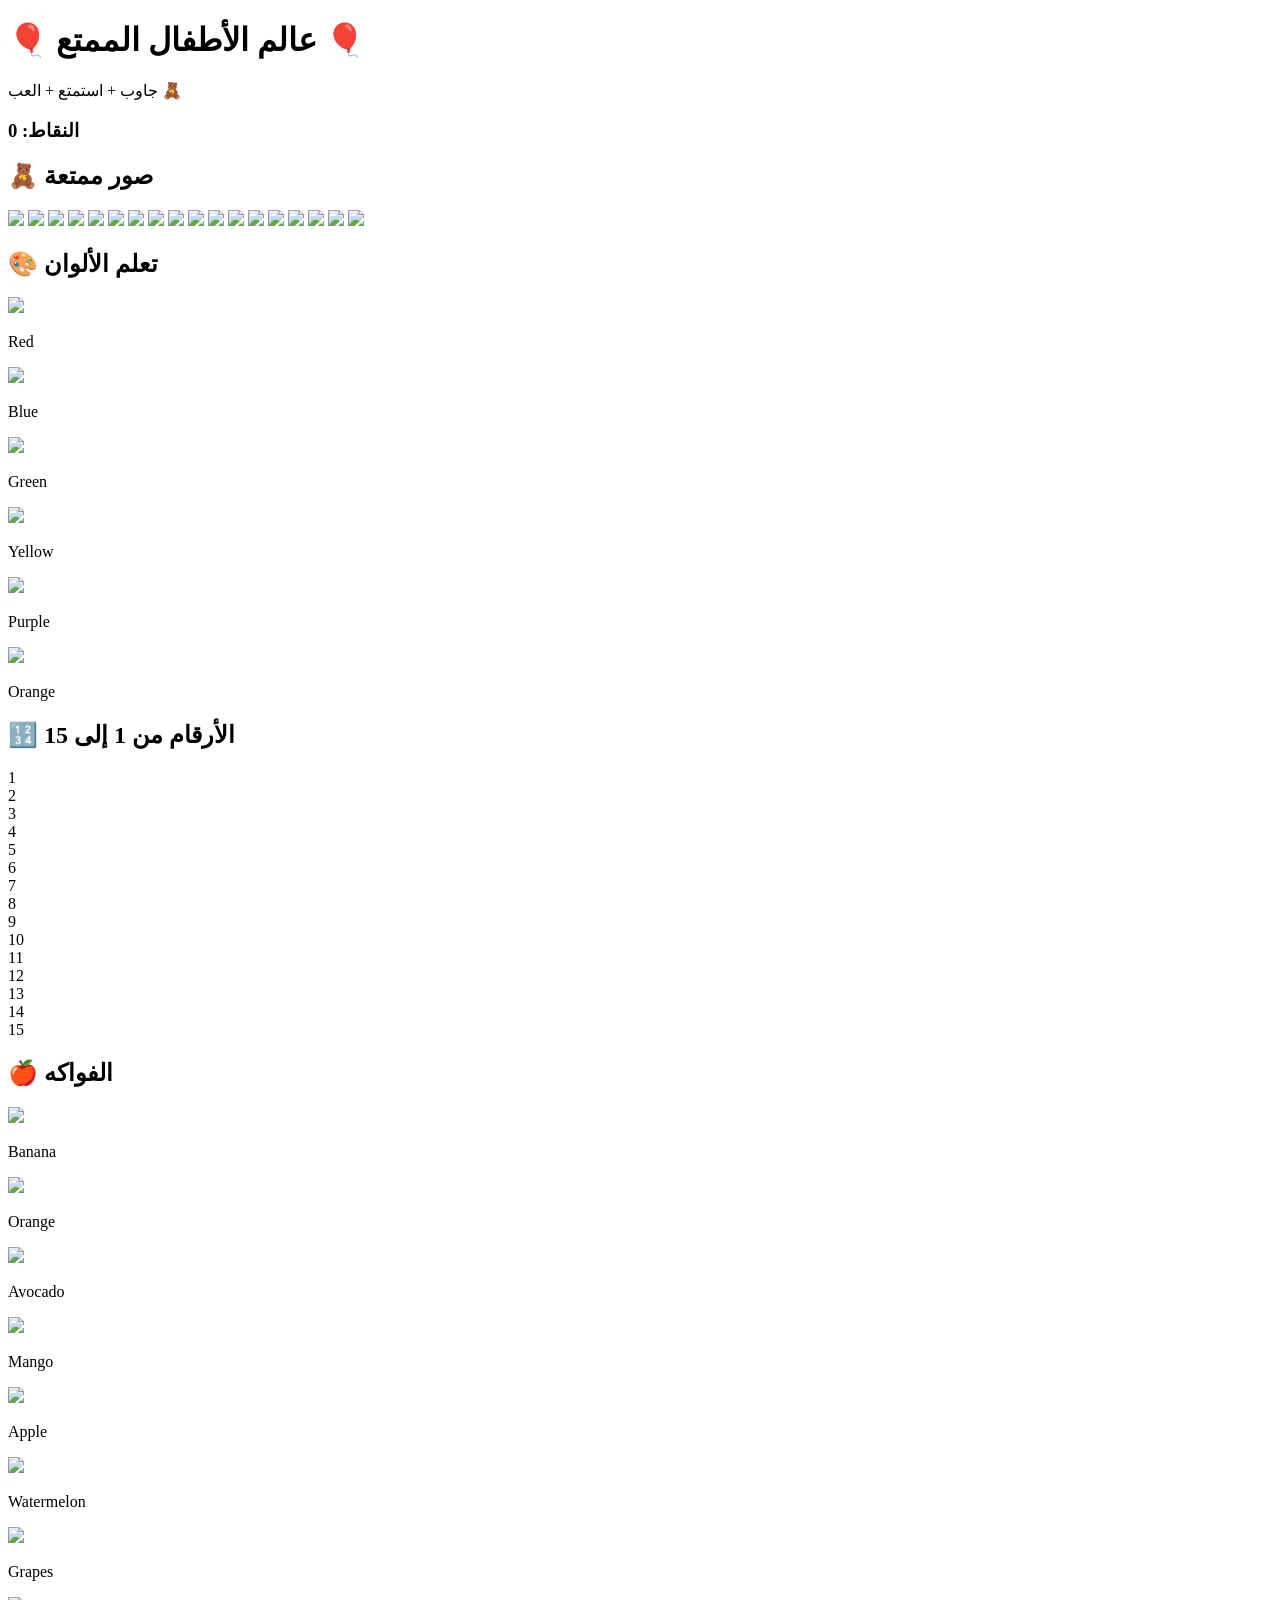
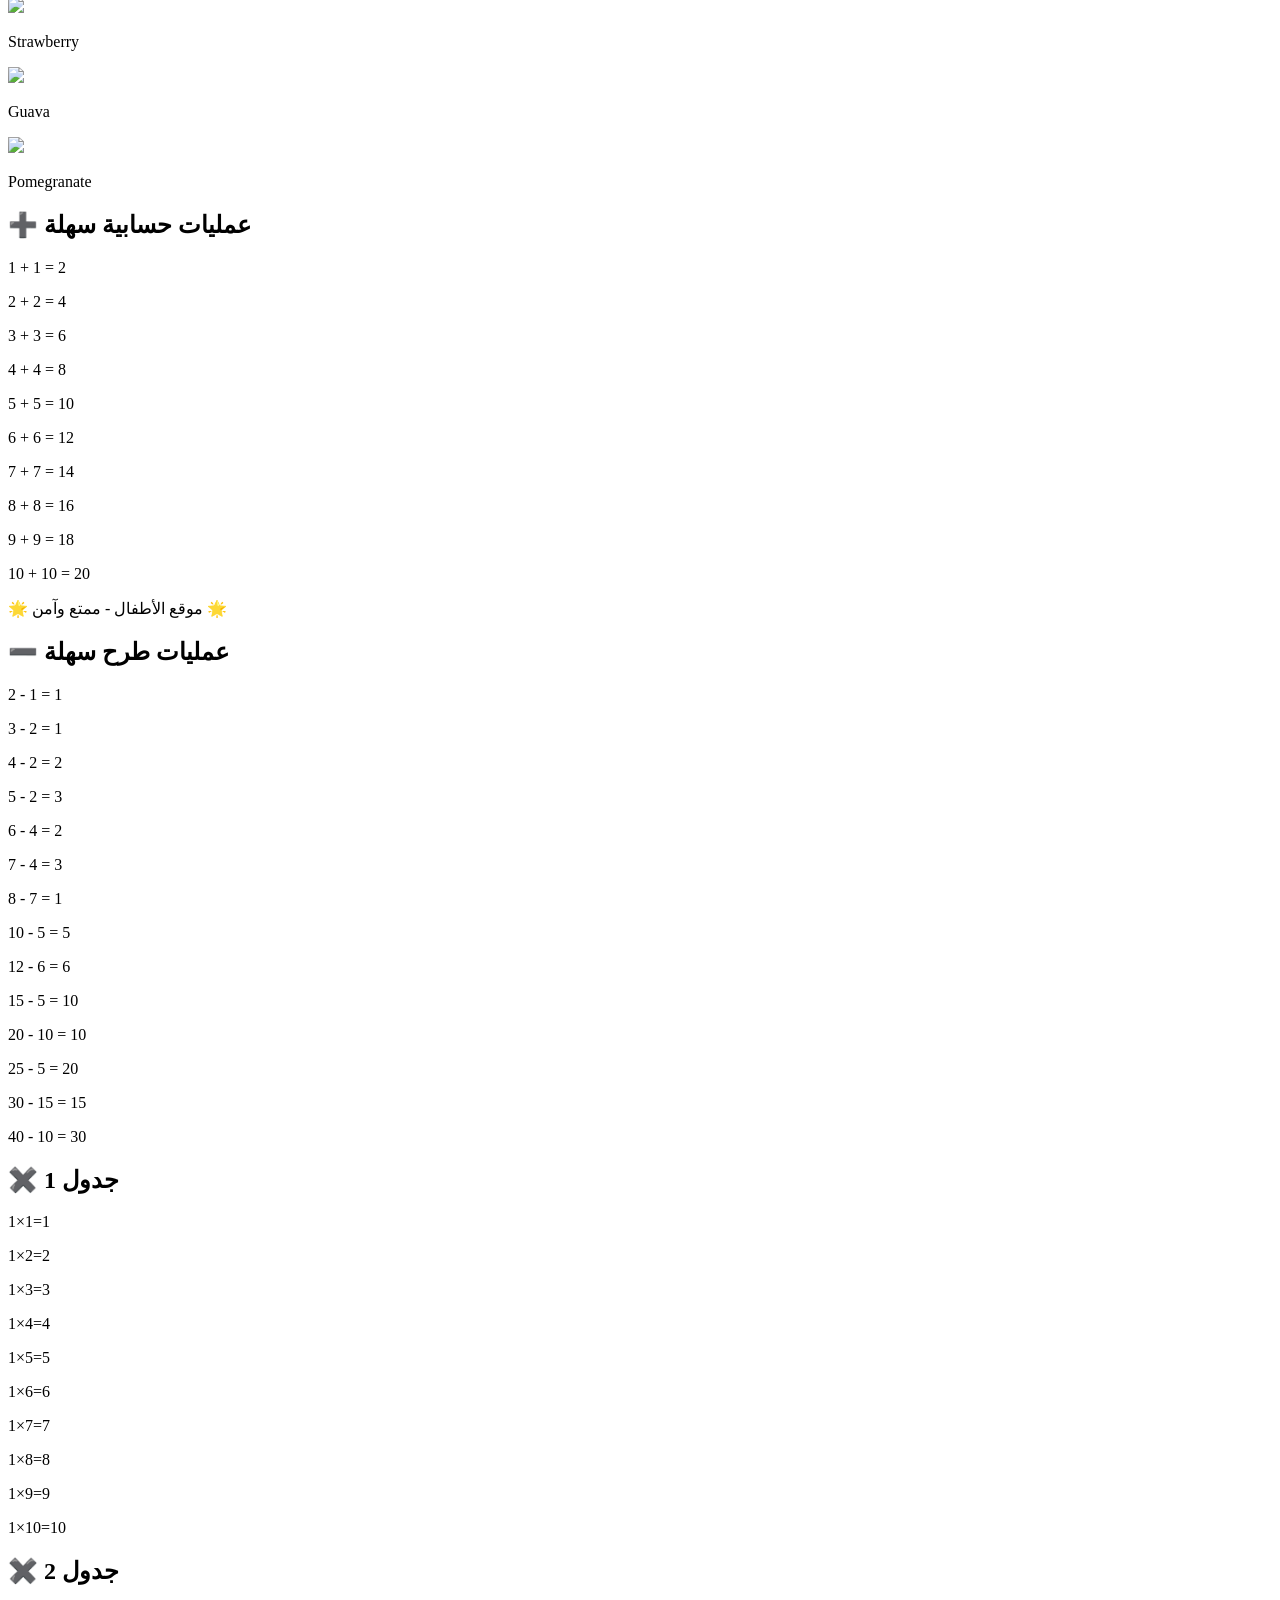
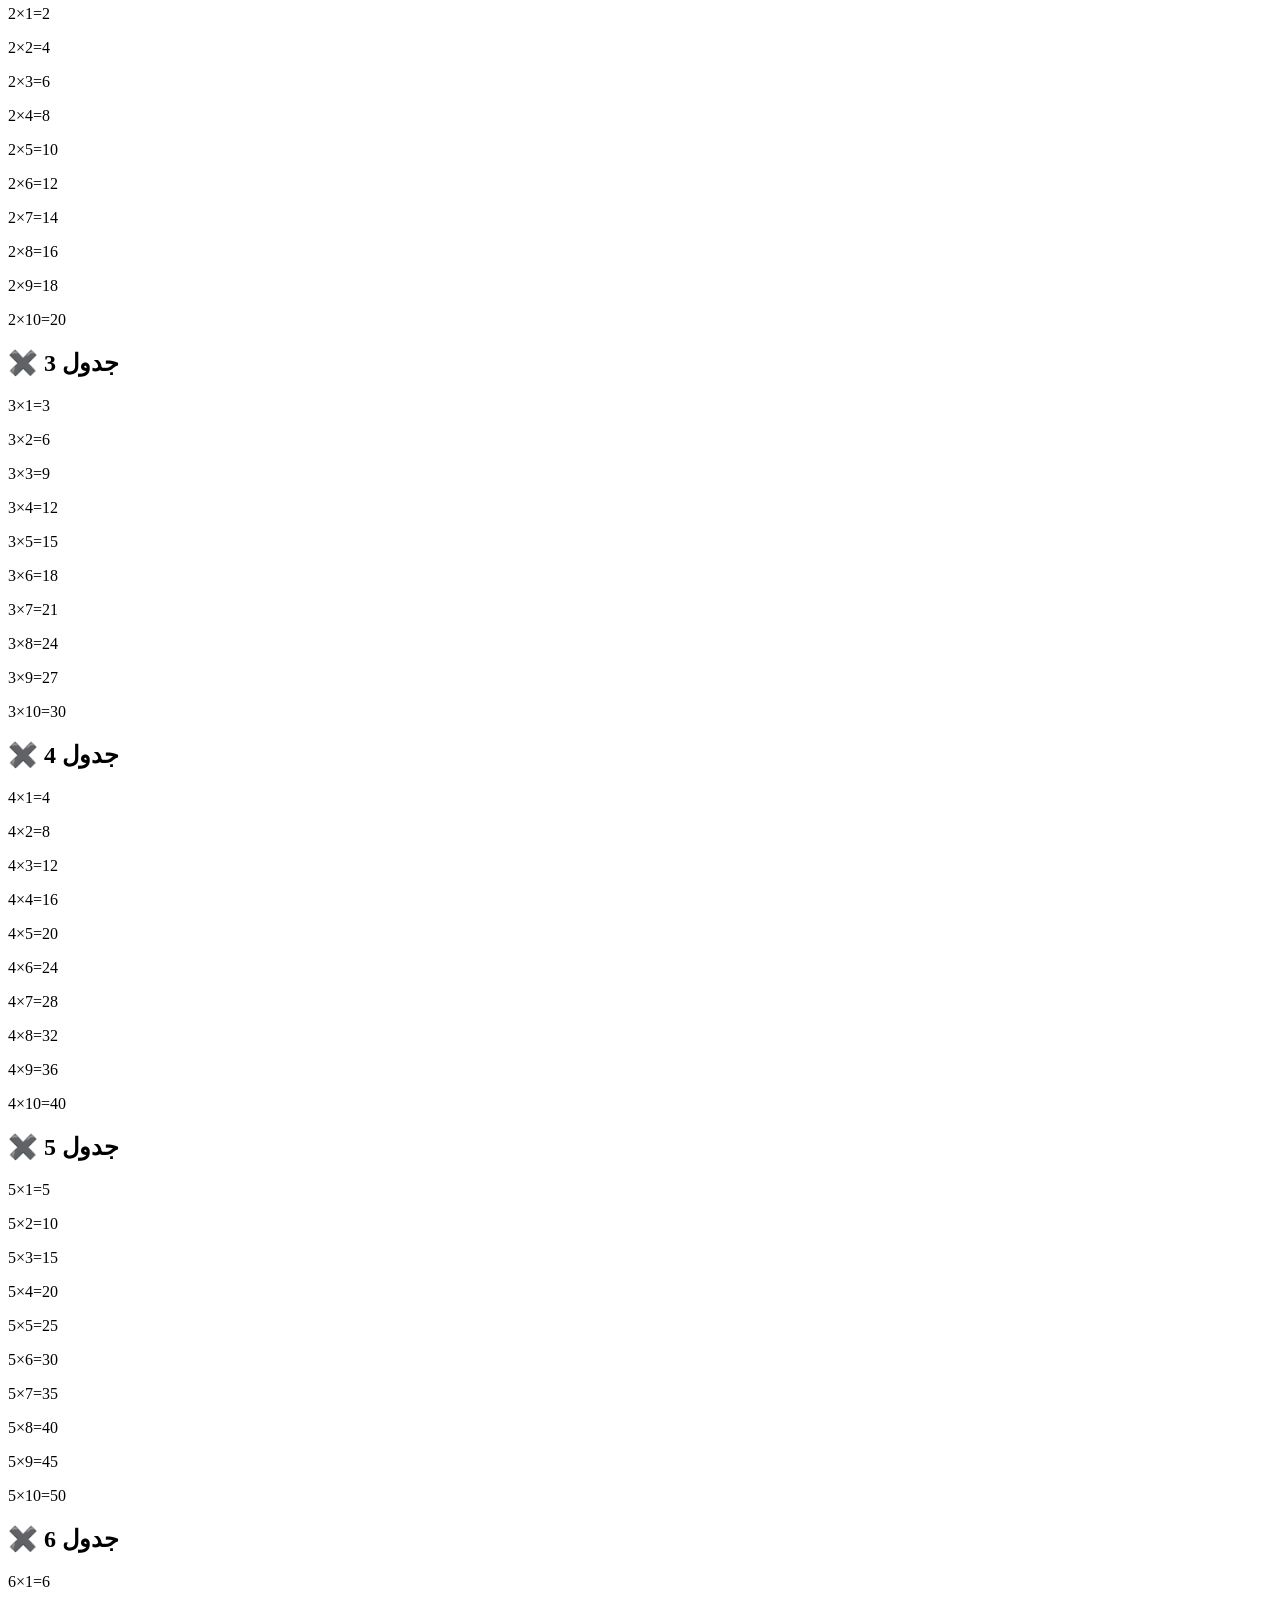
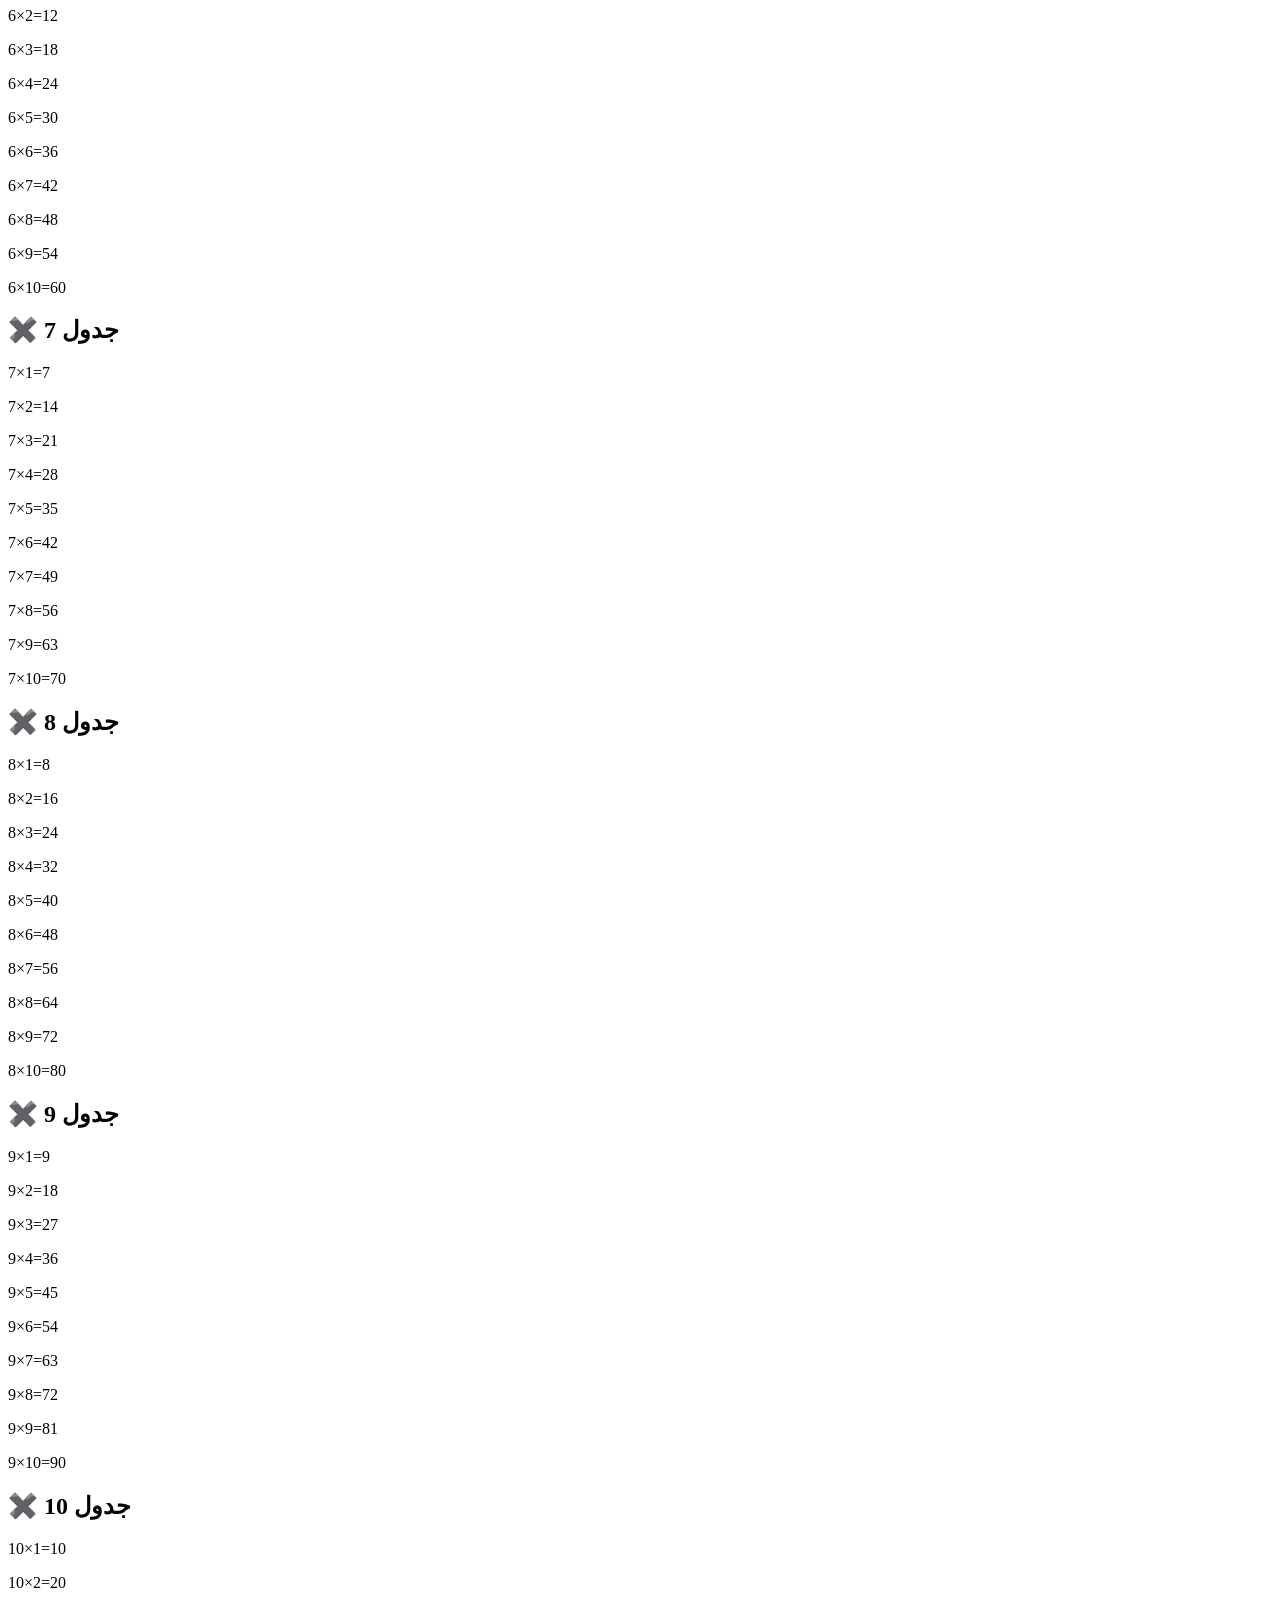
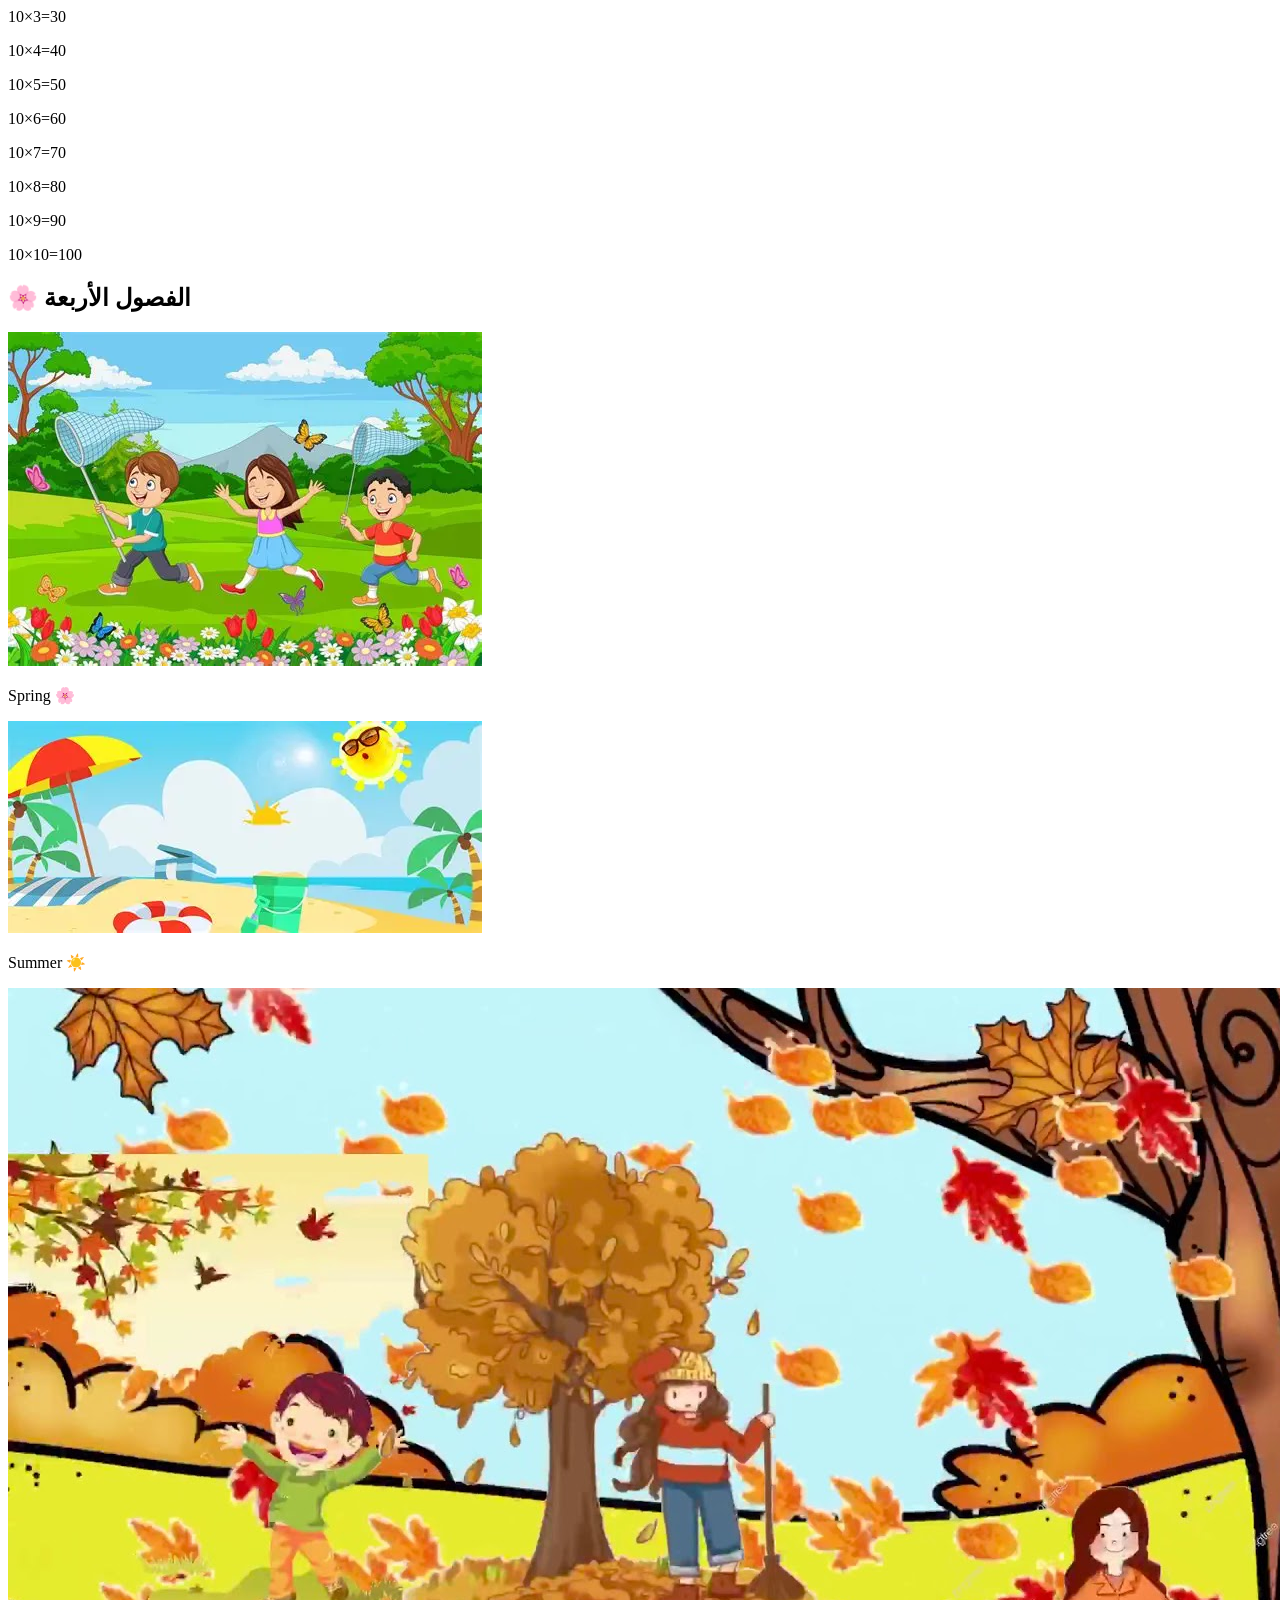
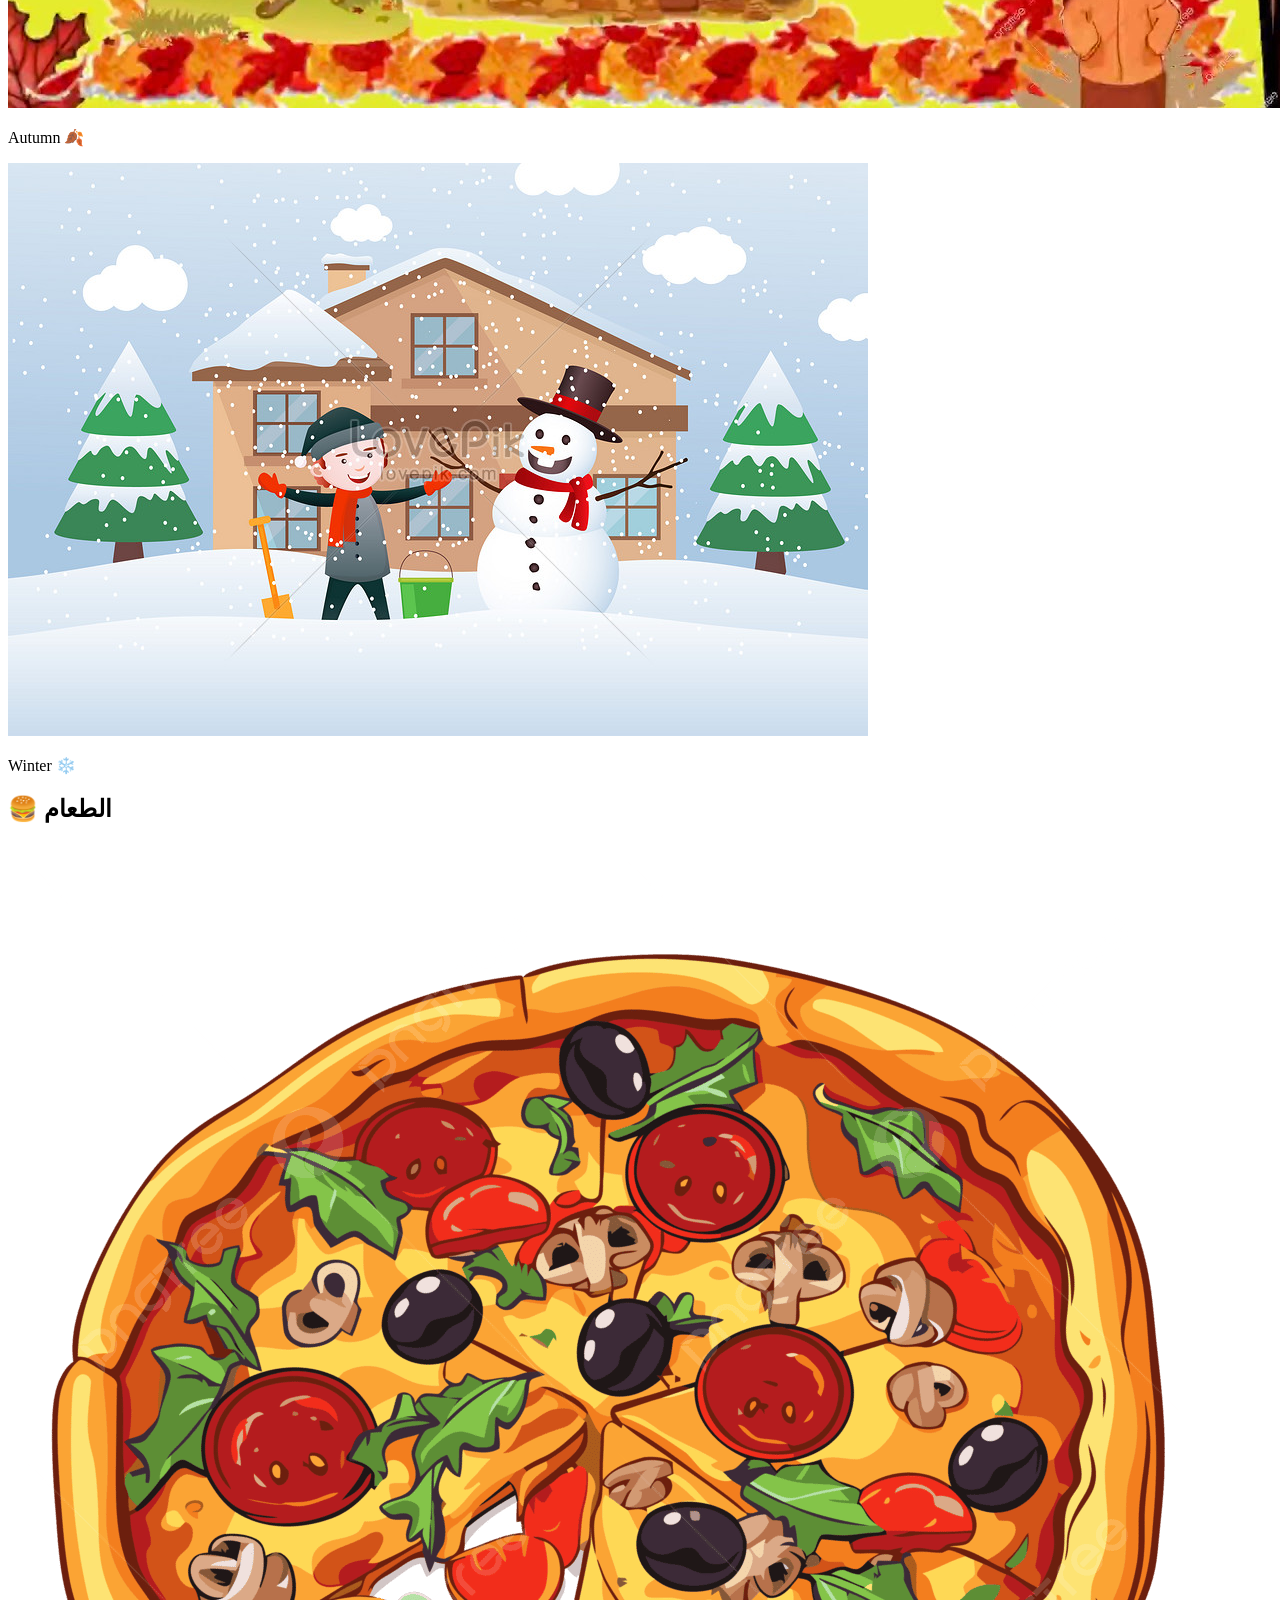
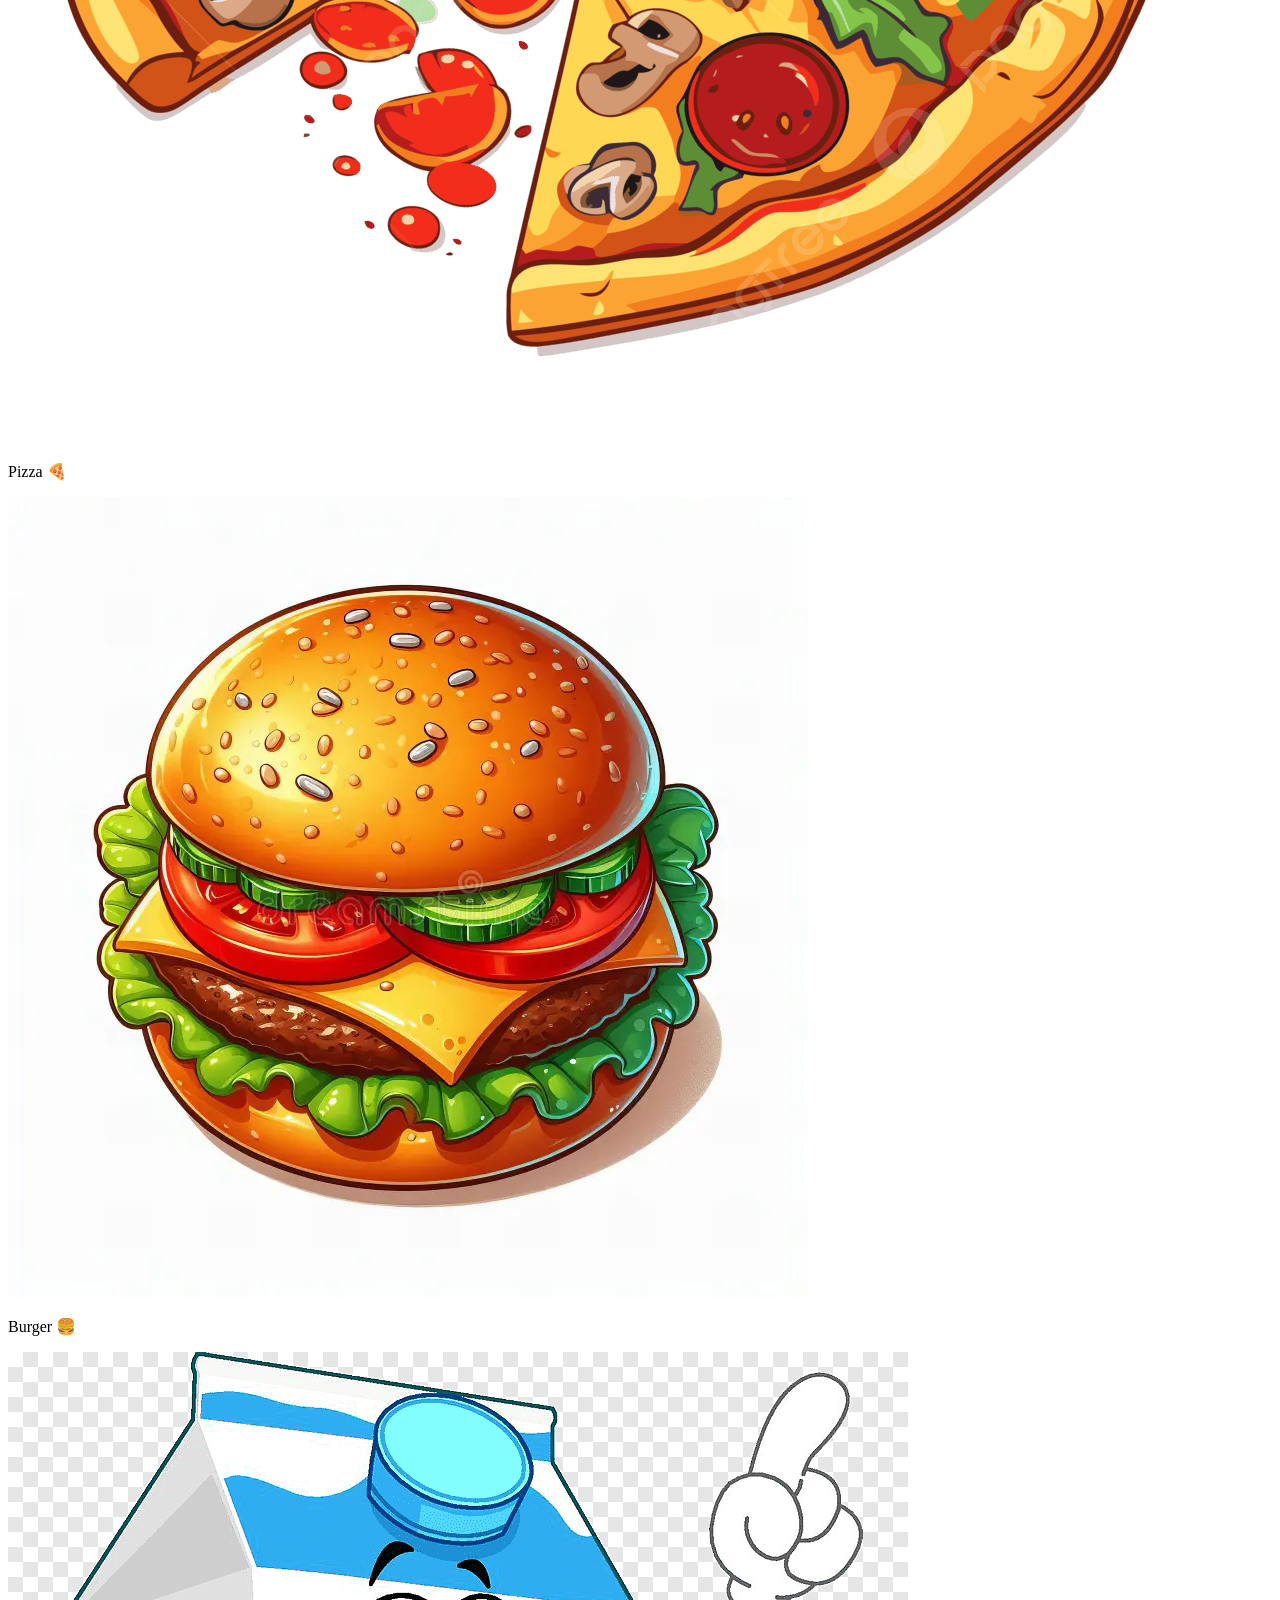
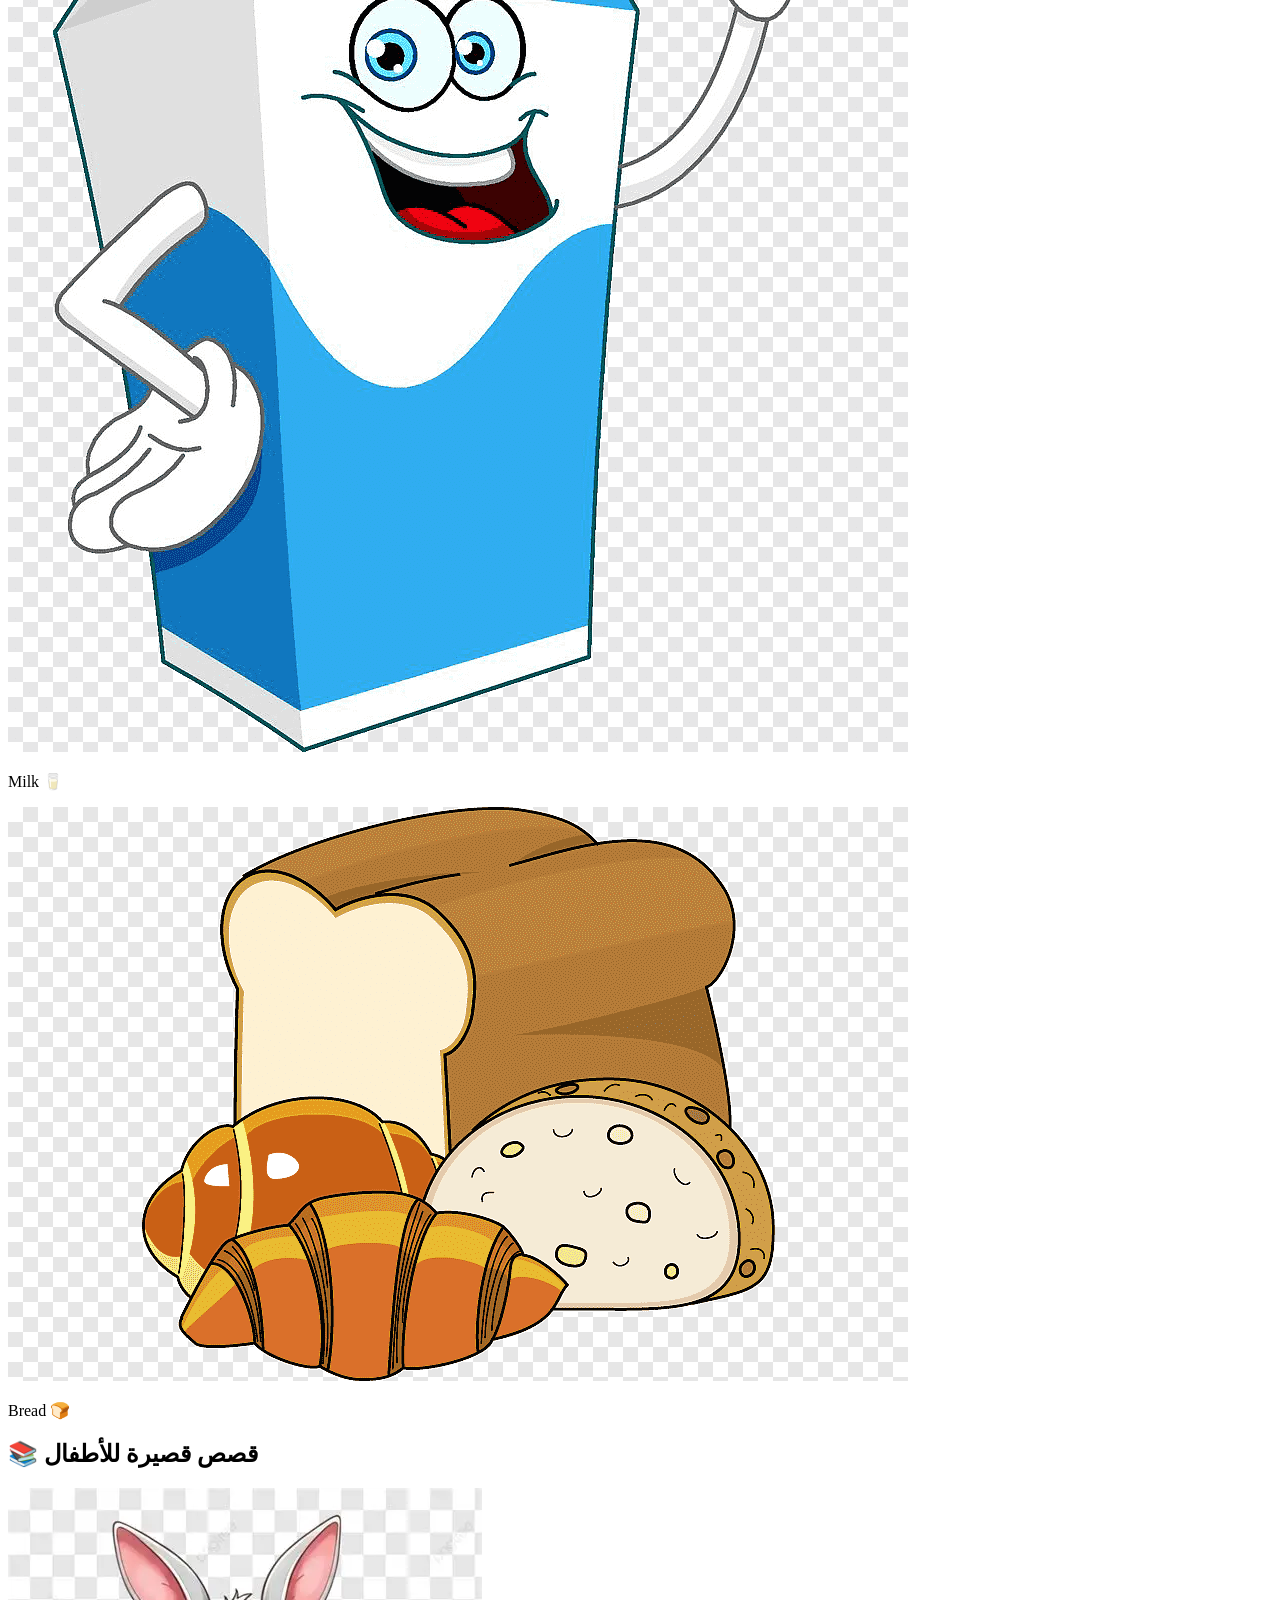
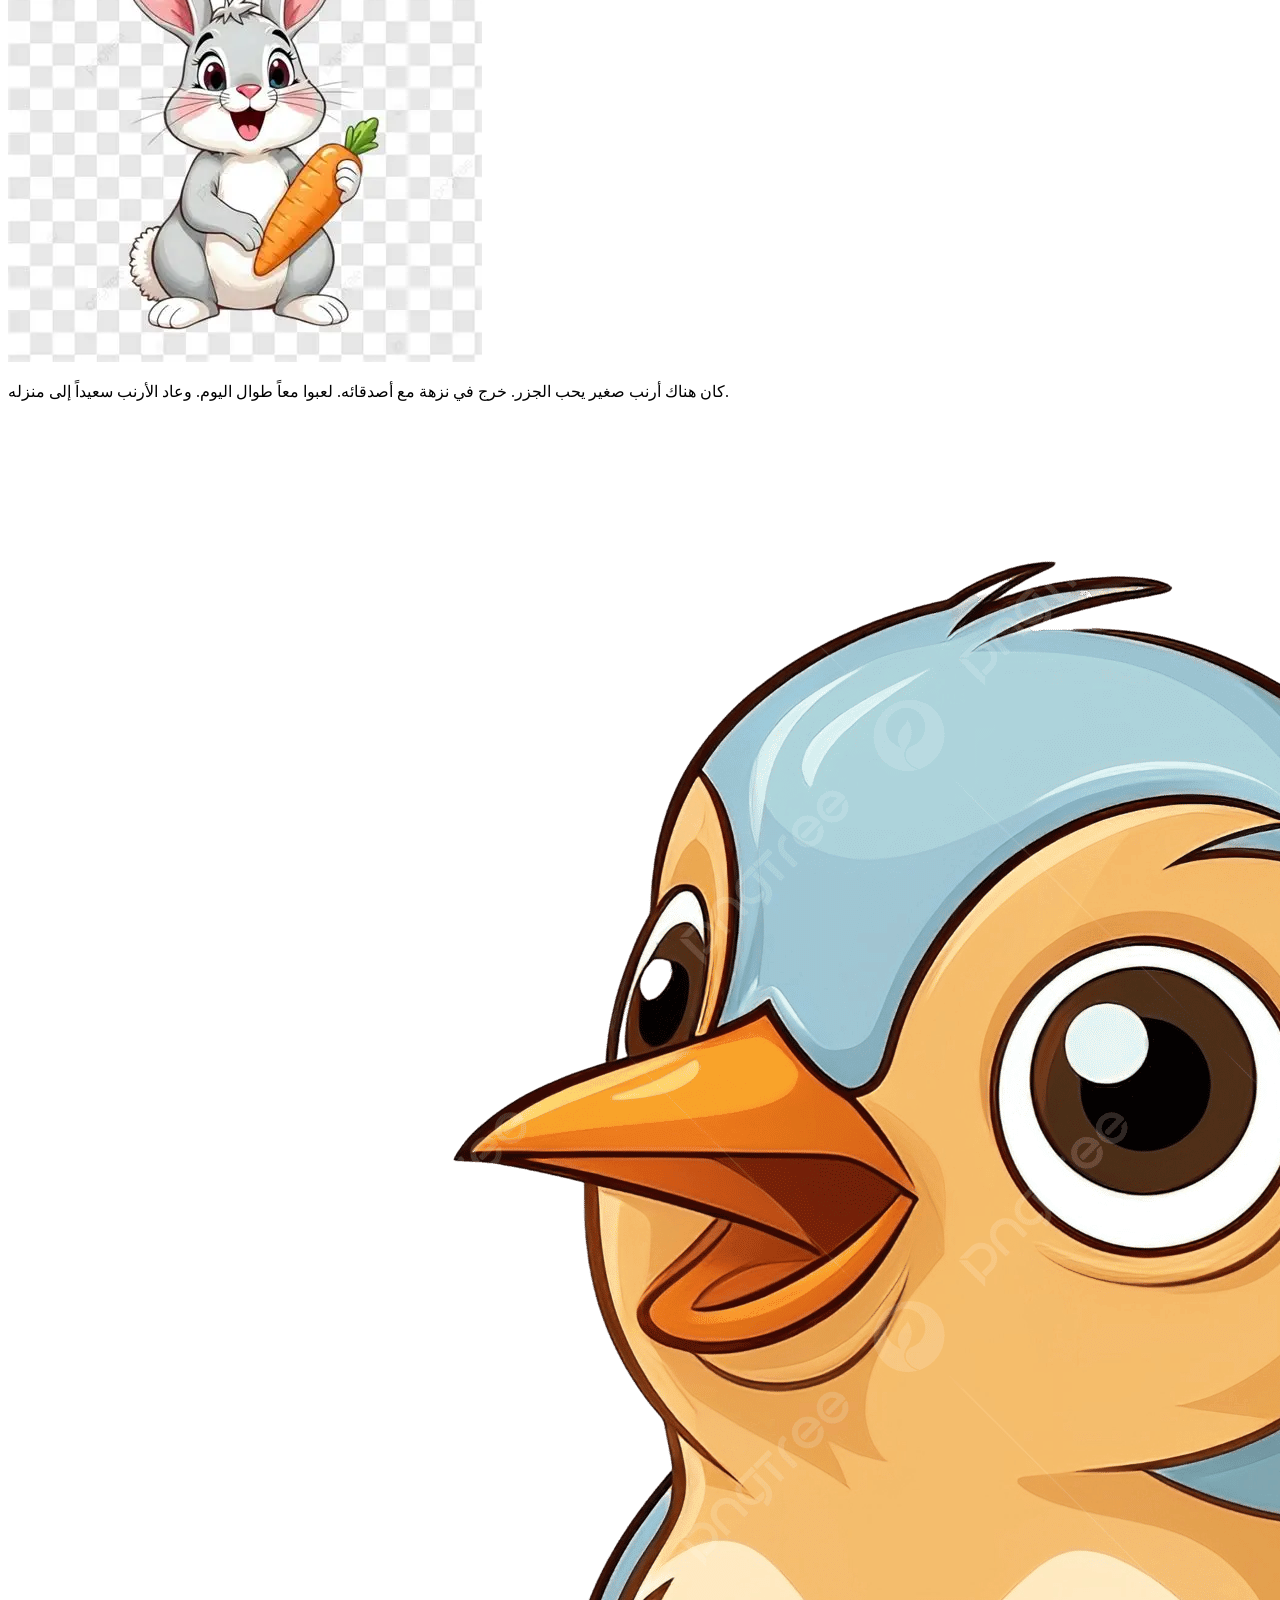
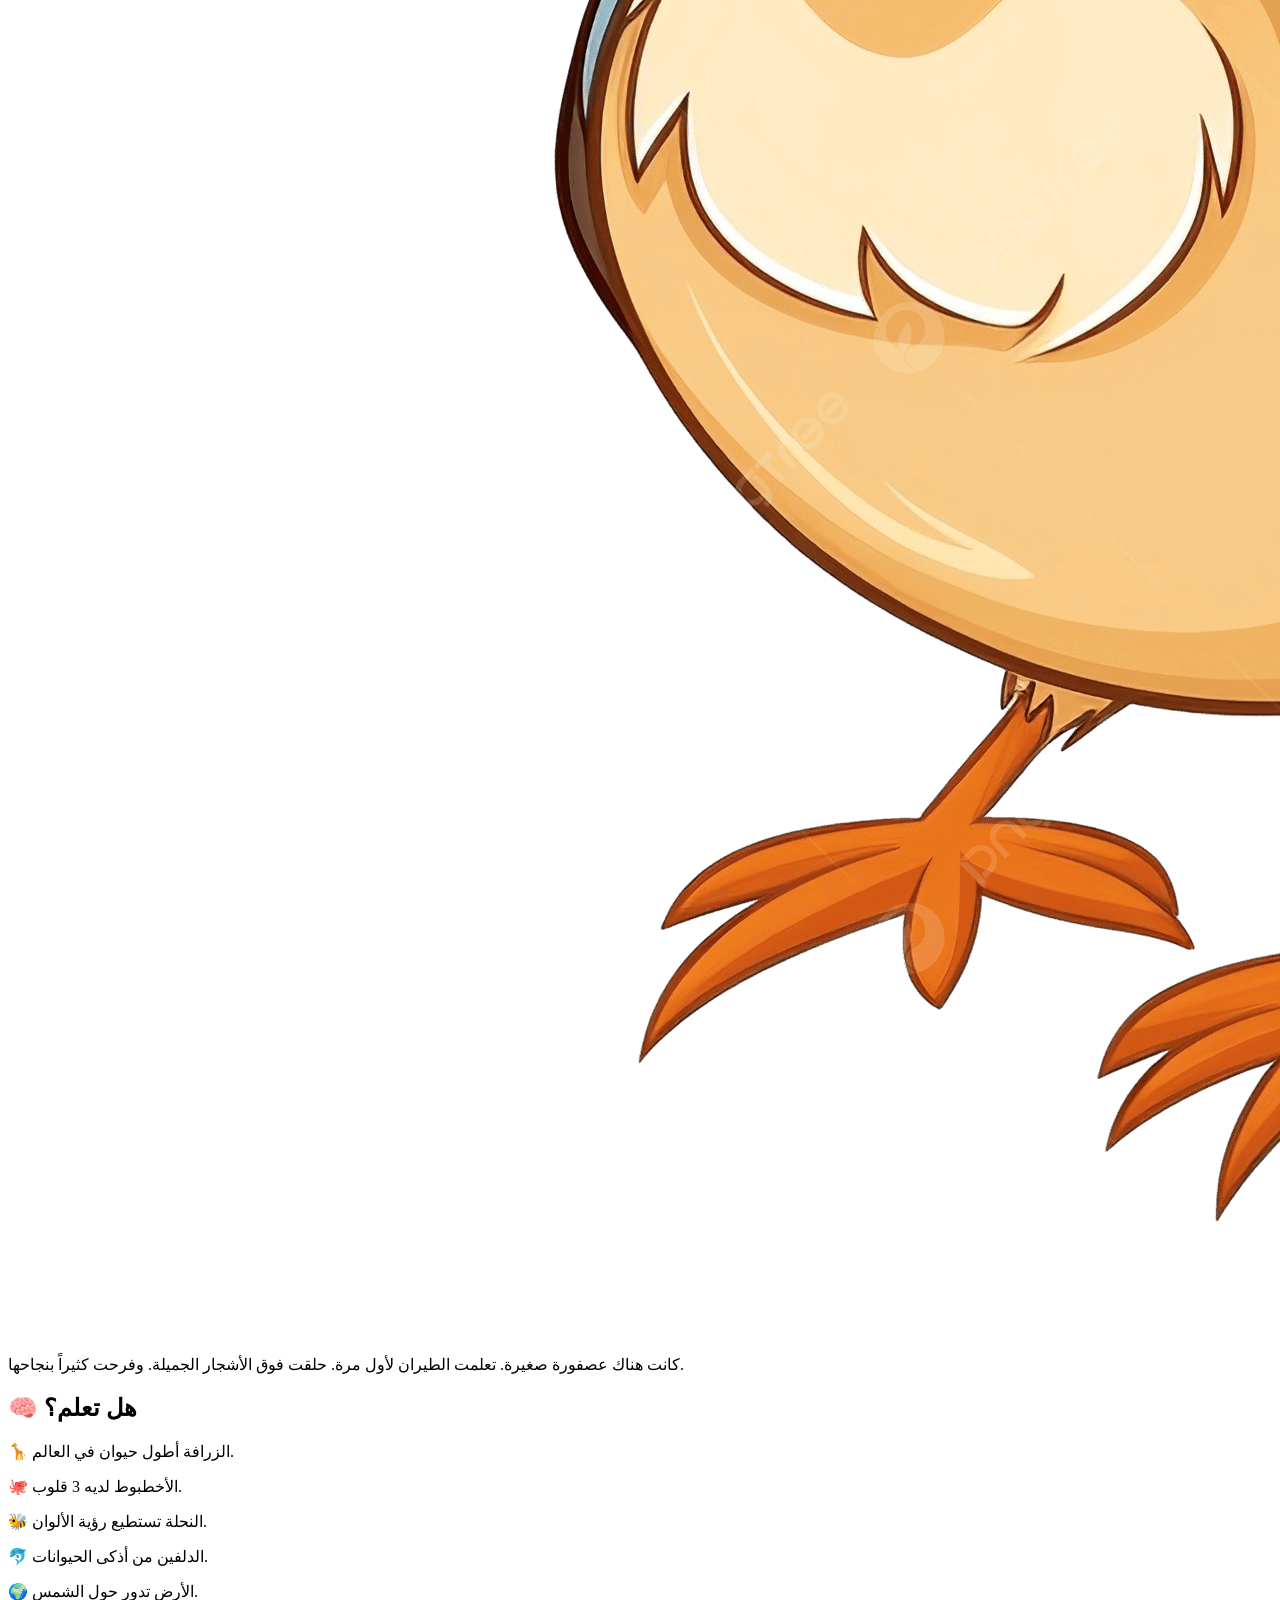
==== index.html @ 5e3b246a "Add files via upload" ====
<!DOCTYPE html>
<html lang="ar">
<head>
  <meta charset="UTF-8">
  <title>🎈 Kids World</title>
  <link rel="stylesheet" href="style.css">
</head>

<body>

<header>
  <h1>🎈 عالم الأطفال الممتع 🎈</h1>
  <p>جاوب + استمتع + العب 🧸</p>
</header>

<!-- 🧠 قسم الأسئلة -->
<section class="quiz">
  <h2 id="question"></h2>
  <div id="answers"></div>
  <h3 id="score">النقاط: 0</h3>
</section>

<!-- 🧸 صور -->
<section class="gallery">
  <h2>🧸 صور ممتعة</h2>

  <div class="images">
    <img src="https://cdn-icons-png.flaticon.com/512/3468/3468377.png">
    <img src="https://cdn-icons-png.flaticon.com/512/3468/3468442.png">
    <img src="https://cdn-icons-png.flaticon.com/512/3468/3468425.png">
    <img src="https://cdn-icons-png.flaticon.com/512/3468/3468430.png">

    <!-- 🔥 15 صورة إضافية -->
    <img src="https://cdn-icons-png.flaticon.com/512/616/616408.png">
    <img src="https://cdn-icons-png.flaticon.com/512/616/616430.png">
    <img src="https://cdn-icons-png.flaticon.com/512/616/616452.png">
    <img src="https://cdn-icons-png.flaticon.com/512/616/616494.png">
    <img src="https://cdn-icons-png.flaticon.com/512/616/616512.png">
    <img src="https://cdn-icons-png.flaticon.com/512/616/616530.png">
    <img src="https://cdn-icons-png.flaticon.com/512/616/616540.png">
    <img src="https://cdn-icons-png.flaticon.com/512/616/616550.png">
    <img src="https://cdn-icons-png.flaticon.com/512/616/616560.png">
    <img src="https://cdn-icons-png.flaticon.com/512/616/616570.png">
    <img src="https://cdn-icons-png.flaticon.com/512/616/616580.png">
    <img src="https://cdn-icons-png.flaticon.com/512/616/616590.png">
    <img src="https://cdn-icons-png.flaticon.com/512/616/616600.png">
    <img src="https://cdn-icons-png.flaticon.com/512/616/616610.png">
  </div>
</section>

<!-- 🎨 قسم الألوان -->
<section class="colors">
  <h2>🎨 تعلم الألوان</h2>

  <div class="images">

    <div class="item">
      <img src="احمر.jpg">
      <p>Red</p>
    </div>

    <div class="item">
      <img src="OIP (1).webp">
      <p>Blue</p>
    </div>

    <div class="item">
      <img src="OIP (2).webp">
      <p>Green</p>
    </div>

    <div class="item">
      <img src="OIP.webp">
      <p>Yellow</p>
    </div>

    <div class="item">
      <img src="خلفيات-بنفسجي-ساده-23-768x614.jpg">
      <p>Purple</p>
    </div>

    <div class="item">
      <img src="R.jpg">
      <p>Orange</p>
    </div>

  </div>
</section>

<!-- 🔢 قسم الأرقام -->
<section class="numbers">
  <h2>🔢 الأرقام من 1 إلى 15</h2>

  <div class="images">
    <div class="num">1</div><div class="num">2</div><div class="num">3</div>
    <div class="num">4</div><div class="num">5</div><div class="num">6</div>
    <div class="num">7</div><div class="num">8</div><div class="num">9</div>
    <div class="num">10</div><div class="num">11</div><div class="num">12</div>
    <div class="num">13</div><div class="num">14</div><div class="num">15</div>
  </div>
</section>

<!-- 🍎 الفواكه -->
<section class="fruits">
  <h2>🍎 الفواكه</h2>

  <div class="images">

    <div class="item">
      <img src="موز.webp">
      <p>Banana</p>
    </div>

    <div class="item">
      <img src="برتقال.webp">
      <p>Orange</p>
    </div>

    <div class="item">
      <img src="افوكادو.webp">
      <p>Avocado</p>
    </div>

    <div class="item">
      <img src="منجا.webp">
      <p>Mango</p>
    </div>

    <div class="item">
      <img src="تفاح.webp">
      <p>Apple</p>
    </div>

    <div class="item">
      <img src="بطيخ.webp">
      <p>Watermelon</p>
    </div>

    <div class="item">
      <img src="عنعب.jpg">
      <p>Grapes</p>
    </div>

    <div class="item">
      <img src="فراولة.webp">
      <p>Strawberry</p>
    </div>

    <div class="item">
      <img src="جوافة.webp">
      <p>Guava</p>
    </div>

    <div class="item">
      <img src="رمان.jpg">
      <p>Pomegranate</p>
    </div>

  </div>
</section>

<!-- ➕ العمليات الحسابية -->
<section class="math">
  <h2>➕ عمليات حسابية سهلة</h2>

  <div class="images">

    <div class="item"><p>1 + 1 = 2</p></div>
    <div class="item"><p>2 + 2 = 4</p></div>
    <div class="item"><p>3 + 3 = 6</p></div>
    <div class="item"><p>4 + 4 = 8</p></div>
    <div class="item"><p>5 + 5 = 10</p></div>
    <div class="item"><p>6 + 6 = 12</p></div>
    <div class="item"><p>7 + 7 = 14</p></div>
    <div class="item"><p>8 + 8 = 16</p></div>
    <div class="item"><p>9 + 9 = 18</p></div>
    <div class="item"><p>10 + 10 = 20</p></div>

  </div>
</section>

<footer>
  <p>🌟 موقع الأطفال - ممتع وآمن 🌟</p>
</footer>
<!-- ➖ عمليات الطرح -->
<section class="math">
  <h2>➖ عمليات طرح سهلة</h2>

  <div class="images">
    <div class="item"><p>2 - 1 = 1</p></div>
    <div class="item"><p>3 - 2 = 1</p></div>
    <div class="item"><p>4 - 2 = 2</p></div>
    <div class="item"><p>5 - 2 = 3</p></div>
    <div class="item"><p>6 - 4 = 2</p></div>
    <div class="item"><p>7 - 4 = 3</p></div>
    <div class="item"><p>8 - 7 = 1</p></div>
    <div class="item"><p>10 - 5 = 5</p></div>
    <div class="item"><p>12 - 6 = 6</p></div>
    <div class="item"><p>15 - 5 = 10</p></div>
    <div class="item"><p>20 - 10 = 10</p></div>
    <div class="item"><p>25 - 5 = 20</p></div>
    <div class="item"><p>30 - 15 = 15</p></div>
    <div class="item"><p>40 - 10 = 30</p></div>
  </div>
</section>

<section class="math">
  <h2>✖️ جدول 1</h2>
  <div class="item">
    <p>1×1=1</p><p>1×2=2</p><p>1×3=3</p><p>1×4=4</p><p>1×5=5</p>
    <p>1×6=6</p><p>1×7=7</p><p>1×8=8</p><p>1×9=9</p><p>1×10=10</p>
  </div>
</section>

<section class="math">
  <h2>✖️ جدول 2</h2>
  <div class="item">
    <p>2×1=2</p><p>2×2=4</p><p>2×3=6</p><p>2×4=8</p><p>2×5=10</p>
    <p>2×6=12</p><p>2×7=14</p><p>2×8=16</p><p>2×9=18</p><p>2×10=20</p>
  </div>
</section>

<section class="math">
  <h2>✖️ جدول 3</h2>
  <div class="item">
    <p>3×1=3</p><p>3×2=6</p><p>3×3=9</p><p>3×4=12</p><p>3×5=15</p>
    <p>3×6=18</p><p>3×7=21</p><p>3×8=24</p><p>3×9=27</p><p>3×10=30</p>
  </div>
</section>

<section class="math">
  <h2>✖️ جدول 4</h2>
  <div class="item">
    <p>4×1=4</p><p>4×2=8</p><p>4×3=12</p><p>4×4=16</p><p>4×5=20</p>
    <p>4×6=24</p><p>4×7=28</p><p>4×8=32</p><p>4×9=36</p><p>4×10=40</p>
  </div>
</section>

<section class="math">
  <h2>✖️ جدول 5</h2>
  <div class="item">
    <p>5×1=5</p><p>5×2=10</p><p>5×3=15</p><p>5×4=20</p><p>5×5=25</p>
    <p>5×6=30</p><p>5×7=35</p><p>5×8=40</p><p>5×9=45</p><p>5×10=50</p>
  </div>
</section>

<section class="math">
  <h2>✖️ جدول 6</h2>
  <div class="item">
    <p>6×1=6</p><p>6×2=12</p><p>6×3=18</p><p>6×4=24</p><p>6×5=30</p>
    <p>6×6=36</p><p>6×7=42</p><p>6×8=48</p><p>6×9=54</p><p>6×10=60</p>
  </div>
</section>

<section class="math">
  <h2>✖️ جدول 7</h2>
  <div class="item">
    <p>7×1=7</p><p>7×2=14</p><p>7×3=21</p><p>7×4=28</p><p>7×5=35</p>
    <p>7×6=42</p><p>7×7=49</p><p>7×8=56</p><p>7×9=63</p><p>7×10=70</p>
  </div>
</section>

<section class="math">
  <h2>✖️ جدول 8</h2>
  <div class="item">
    <p>8×1=8</p><p>8×2=16</p><p>8×3=24</p><p>8×4=32</p><p>8×5=40</p>
    <p>8×6=48</p><p>8×7=56</p><p>8×8=64</p><p>8×9=72</p><p>8×10=80</p>
  </div>
</section>

<section class="math">
  <h2>✖️ جدول 9</h2>
  <div class="item">
    <p>9×1=9</p><p>9×2=18</p><p>9×3=27</p><p>9×4=36</p><p>9×5=45</p>
    <p>9×6=54</p><p>9×7=63</p><p>9×8=72</p><p>9×9=81</p><p>9×10=90</p>
  </div>
</section>

<section class="math">
  <h2>✖️ جدول 10</h2>
  <div class="item">
    <p>10×1=10</p><p>10×2=20</p><p>10×3=30</p><p>10×4=40</p><p>10×5=50</p>
    <p>10×6=60</p><p>10×7=70</p><p>10×8=80</p><p>10×9=90</p><p>10×10=100</p>
  </div>
  <section>
  <h2>🌸 الفصول الأربعة</h2>

  <div class="images">
    <div class="item">
      <img src="ربيع.webp">
      <p>Spring 🌸</p>
    </div>

    <div class="item">
      <img src="صيف.webp">
      <p>Summer ☀️</p>
    </div>

    <div class="item">
      <img src="الخريف.jpg">
      <p>Autumn 🍂</p>
    </div>

    <div class="item">
      <img src="شتاء.jpg">
      <p>Winter ❄️</p>
    </div>
  </div>
</section>

<section>
  <h2>🍔 الطعام</h2>

  <div class="images">
    <div class="item">
      <img src="بيتزا.png">
      <p>Pizza 🍕</p>
    </div>

    <div class="item">
      <img src="برجر.webp">
      <p>Burger 🍔</p>
    </div>

    <div class="item">
      <img src="حليب.png">
      <p>Milk 🥛</p>
    </div>

    <div class="item">
      <img src="خبز.png">
      <p>Bread 🍞</p>
    </div>
  </div>
</section>

<section>
  <h2>📚 قصص قصيرة للأطفال</h2>

  <div class="item">
    <img src="ارنب.webp">
    <p>
      كان هناك أرنب صغير يحب الجزر.
      خرج في نزهة مع أصدقائه.
      لعبوا معاً طوال اليوم.
      وعاد الأرنب سعيداً إلى منزله.
    </p>
  </div>

  <br>

  <div class="item">
    <img src="عصفور.png">
    <p>
      كانت هناك عصفورة صغيرة.
      تعلمت الطيران لأول مرة.
      حلقت فوق الأشجار الجميلة.
      وفرحت كثيراً بنجاحها.
    </p>
  </div>
</section>

<section>
  <h2>🧠 هل تعلم؟</h2>

  <div class="item">
    <p>🦒 الزرافة أطول حيوان في العالم.</p>
    <p>🐙 الأخطبوط لديه 3 قلوب.</p>
    <p>🐝 النحلة تستطيع رؤية الألوان.</p>
    <p>🐬 الدلفين من أذكى الحيوانات.</p>
    <p>🌍 الأرض تدور حول الشمس.</p>
  </div>
</section>


<section>
  <h2>🐶 الحيوانات</h2>

  <div class="images">
    <div class="item"><img src="بسس.webp"><p>Cat 🐱</p></div>
    <div class="item"><img src="كلب.webp"><p>Dog 🐶</p></div>
    <div class="item"><img src="اسد.webp"><p>Lion 🦁</p></div>
    <div class="item"><img src="فيل.webp"><p>Elephant 🐘</p></div>
    <div class="item"><img src="قرد.webp"><p>Monkey 🐵</p></div>
    <div class="item"><img src="ارنب.webp"><p>Rabbit 🐰</p></div>
  </div>
</section>

<section>
  <h2>🔤 English Alphabet</h2>

  <div class="item">
    <p>A - Apple 🍎</p>
    <p>B - Ball ⚽</p>
    <p>C - Cat 🐱</p>
    <p>D - Dog 🐶</p>
    <p>E - Elephant 🐘</p>
    <p>F - Fish 🐟</p>
  </div>
</section>


<section>
  <h2>📖 الحروف العربية</h2>

  <div class="item">
    <p>أ - أسد 🦁</p>
    <p>ب - بطة 🦆</p>
    <p>ت - تفاحة 🍎</p>
    <p>ث - ثعلب 🦊</p>
    <p>ج - جمل 🐪</p>
    <p>ح - حصان 🐴</p>
  </div>
</section>

<section>
  <h2>🧩 ألغاز للأطفال</h2>

  <div class="item">
    <p>❓ ما الحيوان الذي يقول مياو؟</p>
    <p>✅ القطة</p>

    <p>❓ ما لون الموز؟</p>
    <p>✅ أصفر</p>

    <p>❓ كم عدد أيام الأسبوع؟</p>
    <p>✅ 7 أيام</p>
  </div>
</section>

<!-- 📖 قصة الحيوانات -->
<section class="story">
  <h2>🐾 قصة الغابة السعيدة</h2>

  <!-- صورة فوق القصة -->
  <img src="حيوانات.webp" alt="animals">

  <!-- القصة -->
  <p>
    في غابة جميلة مليئة بالأشجار الخضراء، كانت الحيوانات تعيش بسلام وسعادة. 🦁🐘🐰  
    كان الأسد ملك الغابة، لكنه كان لطيفاً ويحب مساعدة الجميع.  
    في يوم من الأيام، ضاع الأرنب الصغير داخل الغابة ولم يستطع العودة. 🐰  
    بكى الأرنب كثيراً حتى سمعته الطيور وأخبرت باقي الحيوانات. 🐦  
    اجتمع الفيل والزرافة والقرد للبحث عنه في كل مكان. 🐘🦒🐵  
    ساعدت الطيور في الطيران فوق الأشجار للبحث بسرعة.  
    بعد وقت طويل، وجد الفيل الأرنب تحت شجرة كبيرة خائفاً.  
    حمله برفق ووعده أن لا يبتعد عن أصدقائه مرة أخرى.  
    فرح جميع الحيوانات بعودة الأرنب وأقاموا حفلة صغيرة في الغابة. 🎉  
    ومن ذلك اليوم، تعلم الجميع أن التعاون والمحبة يجعل الحياة أجمل. 🌟
  </p>
  <!-- 👨‍👩‍👧‍👦 قسم العائلة -->
<section class="family">
  <h2>👨‍👩‍👧‍👦 العائلة</h2>

  <div class="images">

    <!-- الأب -->
    <div class="item">
      <img src="الاب.png" alt="father">
      <p><b>Father 👨</b></p>
      <p>الأب هو السند والأمان في العائلة، يعمل ويتعب من أجل راحة أسرته.</p>
    </div>

    <!-- الأم -->
    <div class="item">
      <img src="امي.png" alt="mother">
      <p><b>Mother 👩</b></p>
      <p>الأم هي مصدر الحنان والحب، تهتم بالأطفال وتربيهم بعطف كبير.</p>
    </div>

    <!-- الولد -->
    <div class="item">
      <img src="اخ.webp" alt="boy">
      <p><b>Boy 👦</b></p>
      <p>الولد يحب اللعب والتعلم، ويساعد عائلته ويكبر ليصبح قوياً ومفيداً.</p>
    </div>

    <!-- البنت -->
    <div class="item">
      <img src="اخت.webp" alt="girl">
      <p><b>Girl 👧</b></p>
      <p>البنت ذكية ولطيفة، تحب التعلم وتساعد في نشر الفرح داخل البيت.</p>
    </div>
<!-- 🏡 فقرة عن العائلة -->
<section class="family-story">
  <h2>🏡 العائلة هي الحياة</h2>

  <!-- صورة العائلة -->
  <img src="عائلتي.webp" alt="family">

  <!-- فقرة طويلة -->
  <p>
    العائلة هي أجمل نعمة في حياة الإنسان، فهي مصدر الحب والأمان والسعادة.  
    يعيش الأب والأم مع أبنائهم في بيت مليء بالدفء والاهتمام.  
    الأب يعمل بجد ليؤمن احتياجات أسرته ويجعلهم سعداء.  
    الأم تعطي الحنان والرعاية وتعتني بأطفالها بكل حب.  
    الإخوة والأخوات يشاركون اللعب والضحك والدراسة مع بعضهم.  
    في العائلة نتعلم الأخلاق الجميلة مثل الاحترام والتعاون.  
    العائلة تقف مع بعضها في الأوقات الصعبة وتفرح في الأوقات الجميلة.  
    وجود العائلة يجعل الطفل يشعر بالأمان والاستقرار.  
    الحب داخل العائلة لا يمكن أن يُقاس لأنه حب صادق وقوي.  
    لذلك يجب علينا دائماً أن نحافظ على عائلتنا ونحبهم ونحترمهم. ❤️
  </p>
</section>
  </div>
</section>
</section>
  <!-- 📚 قسم التعليم -->
<section class="education">
  <h2>📚 أهمية التعلّم للأطفال</h2>

  <p>
    التعلّم يساعد الأطفال على اكتساب المعرفة وتطوير مهاراتهم اليومية.
    من خلال تعلّم الألوان والأرقام والحروف والحساب، يصبح الطفل أكثر
    قدرة على التفكير والإبداع وحل المشكلات. 🌟
  </p>

  <p>
    التعلّم ممتع عندما يكون مليئاً بالصور والألعاب والأنشطة التفاعلية،
    لذلك استمر بالتعلّم واللعب كل يوم. 😊🎈
  </p>
<!-- 📖 تعلم القرآن الكريم -->
<section class="quran">
  <h2>📖 تعلم القرآن الكريم</h2>

  <!-- سورة الإخلاص -->
  <div class="item">
    <h3>سورة الإخلاص</h3>
    <div class="ayahs">
      <span>بِسْمِ اللَّهِ الرَّحْمَٰنِ الرَّحِيمِ</span>
      <span>قُلْ هُوَ اللَّهُ أَحَدٌ</span>
      <span>اللَّهُ الصَّمَدُ</span>
      <span>لَمْ يَلِدْ وَلَمْ يُولَدْ</span>
      <span>وَلَمْ يَكُن لَّهُ كُفُوًا أَحَدٌ</span>
    </div>
  </div>

  <!-- سورة الفلق -->
  <div class="item">
    <h3>سورة الفلق</h3>
    <div class="ayahs">
      <span>بِسْمِ اللَّهِ الرَّحْمَٰنِ الرَّحِيمِ</span>
      <span>قُلْ أَعُوذُ بِرَبِّ الْفَلَقِ</span>
      <span>مِن شَرِّ مَا خَلَقَ</span>
      <span>وَمِن شَرِّ غَاسِقٍ إِذَا وَقَبَ</span>
      <span>وَمِن شَرِّ النَّفَّاثَاتِ فِي الْعُقَدِ</span>
      <span>وَمِن شَرِّ حَاسِدٍ إِذَا حَسَدَ</span>
    </div>
  </div>

  <!-- سورة الكوثر -->
  <div class="item">
    <h3>سورة الكوثر</h3>
    <div class="ayahs">
      <span>بِسْمِ اللَّهِ الرَّحْمَٰنِ الرَّحِيمِ</span>
      <span>إِنَّا أَعْطَيْنَاكَ الْكَوْثَرَ</span>
      <span>فَصَلِّ لِرَبِّكَ وَانْحَرْ</span>
      <span>إِنَّ شَانِئَكَ هُوَ الْأَبْتَرُ</span>
    </div>
  </div>

</section>
    </p>
  </div>

</section>
<section class="education">
  <h2>📚 أهمية التعليم</h2>

  <p>
    التعليم هو أساس بناء الإنسان والمجتمع، وهو الطريق الذي يساعدنا على النجاح في حياتنا.  
    من خلال التعليم نتعلم القراءة والكتابة والحساب ونكتسب مهارات جديدة كل يوم.  
    التعليم يجعل عقولنا أكبر وأفكارنا أوسع ويساعدنا على فهم العالم من حولنا.  
    عندما نتعلم نصبح قادرين على تحقيق أحلامنا والوصول إلى أهدافنا.  
    المدرسة والمعلم يلعبان دوراً كبيراً في مساعدتنا على التعلم والتطور.  
    كما أن التعليم يعلمنا الأخلاق الجميلة مثل الاحترام والتعاون والصبر.  
    التعلم لا يقتصر على الكتب فقط، بل يشمل التجربة واللعب والتفكير.  
    كل معلومة نتعلمها اليوم تساعدنا في بناء مستقبل أفضل غداً.  
    لذلك يجب أن نحب التعليم ونستمتع به لأنه مفتاح النجاح.  
    ومن يتعلم جيداً يصبح شخصاً ناجحاً ومفيداً لنفسه ولمجتمعه. 🌟
  </p>
</section>
</section>
</section>
</section>
<script src="script.js"></script>

</body>
</html>
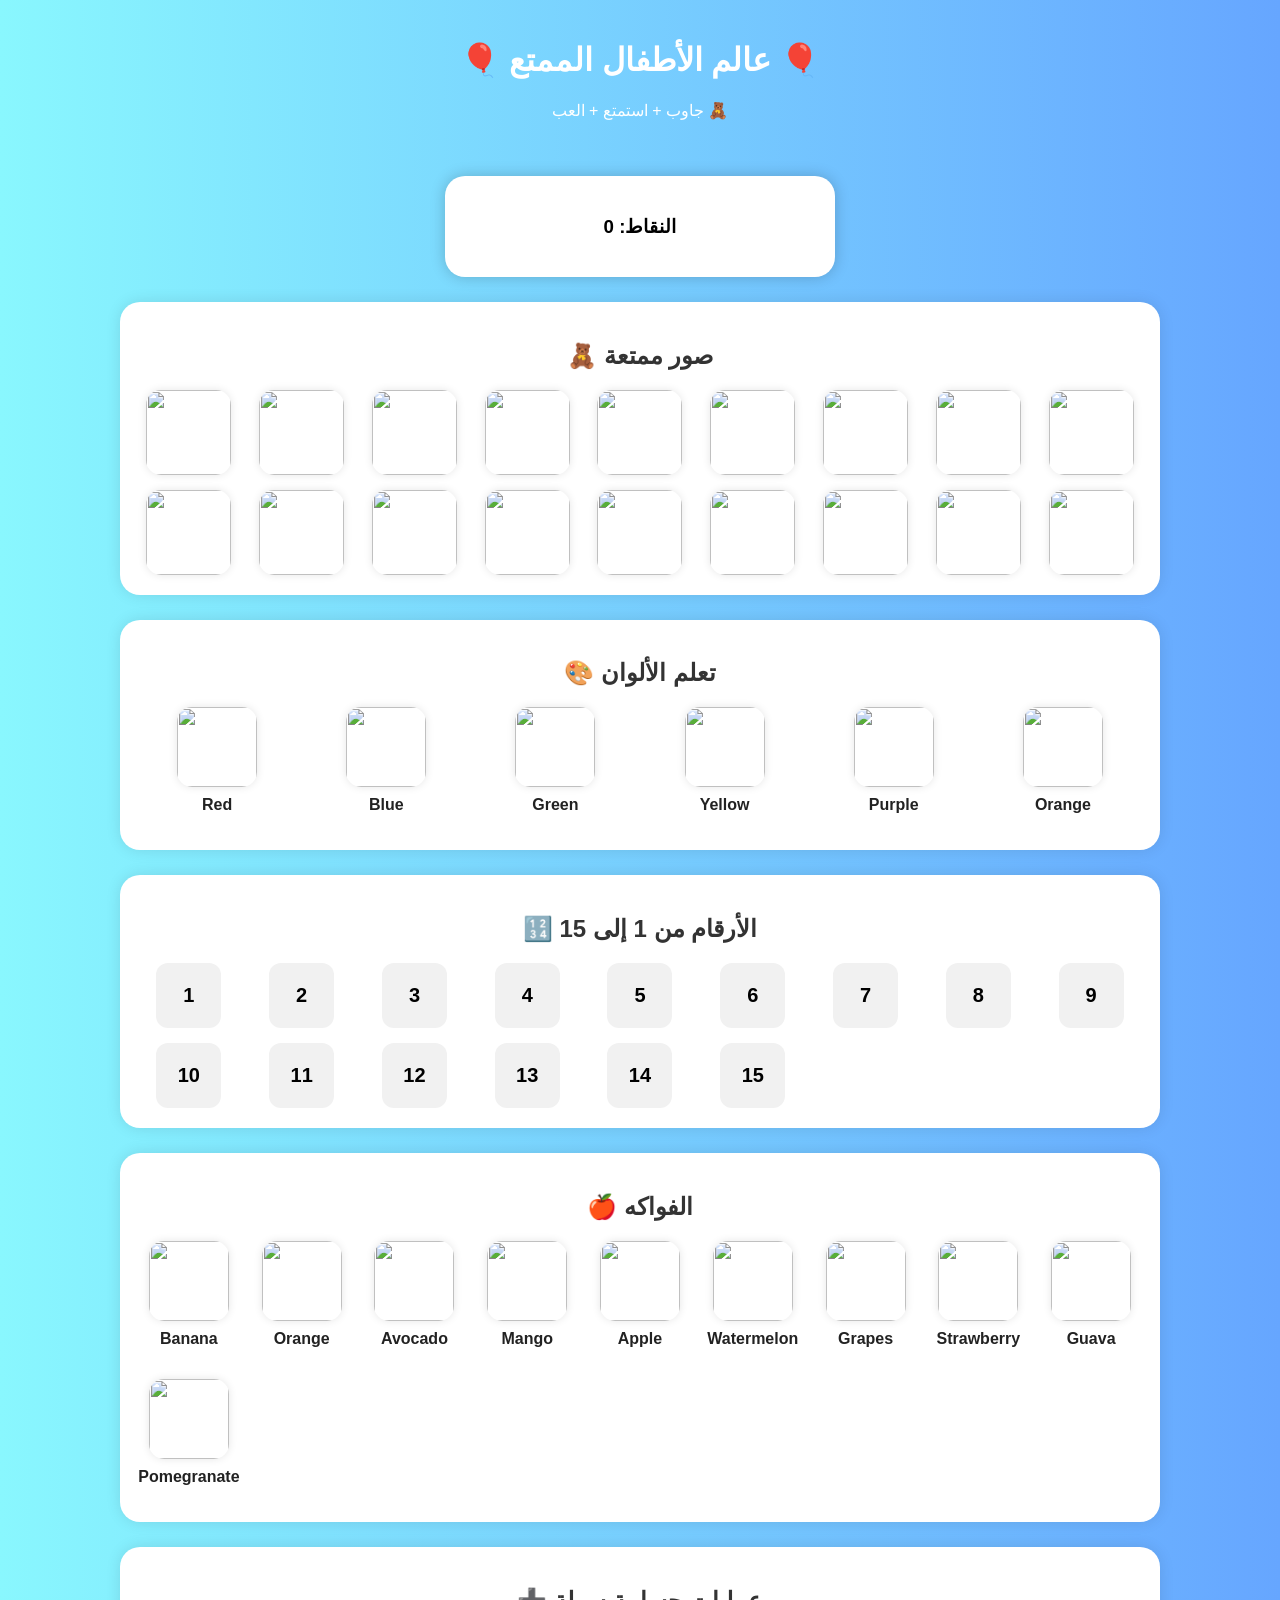
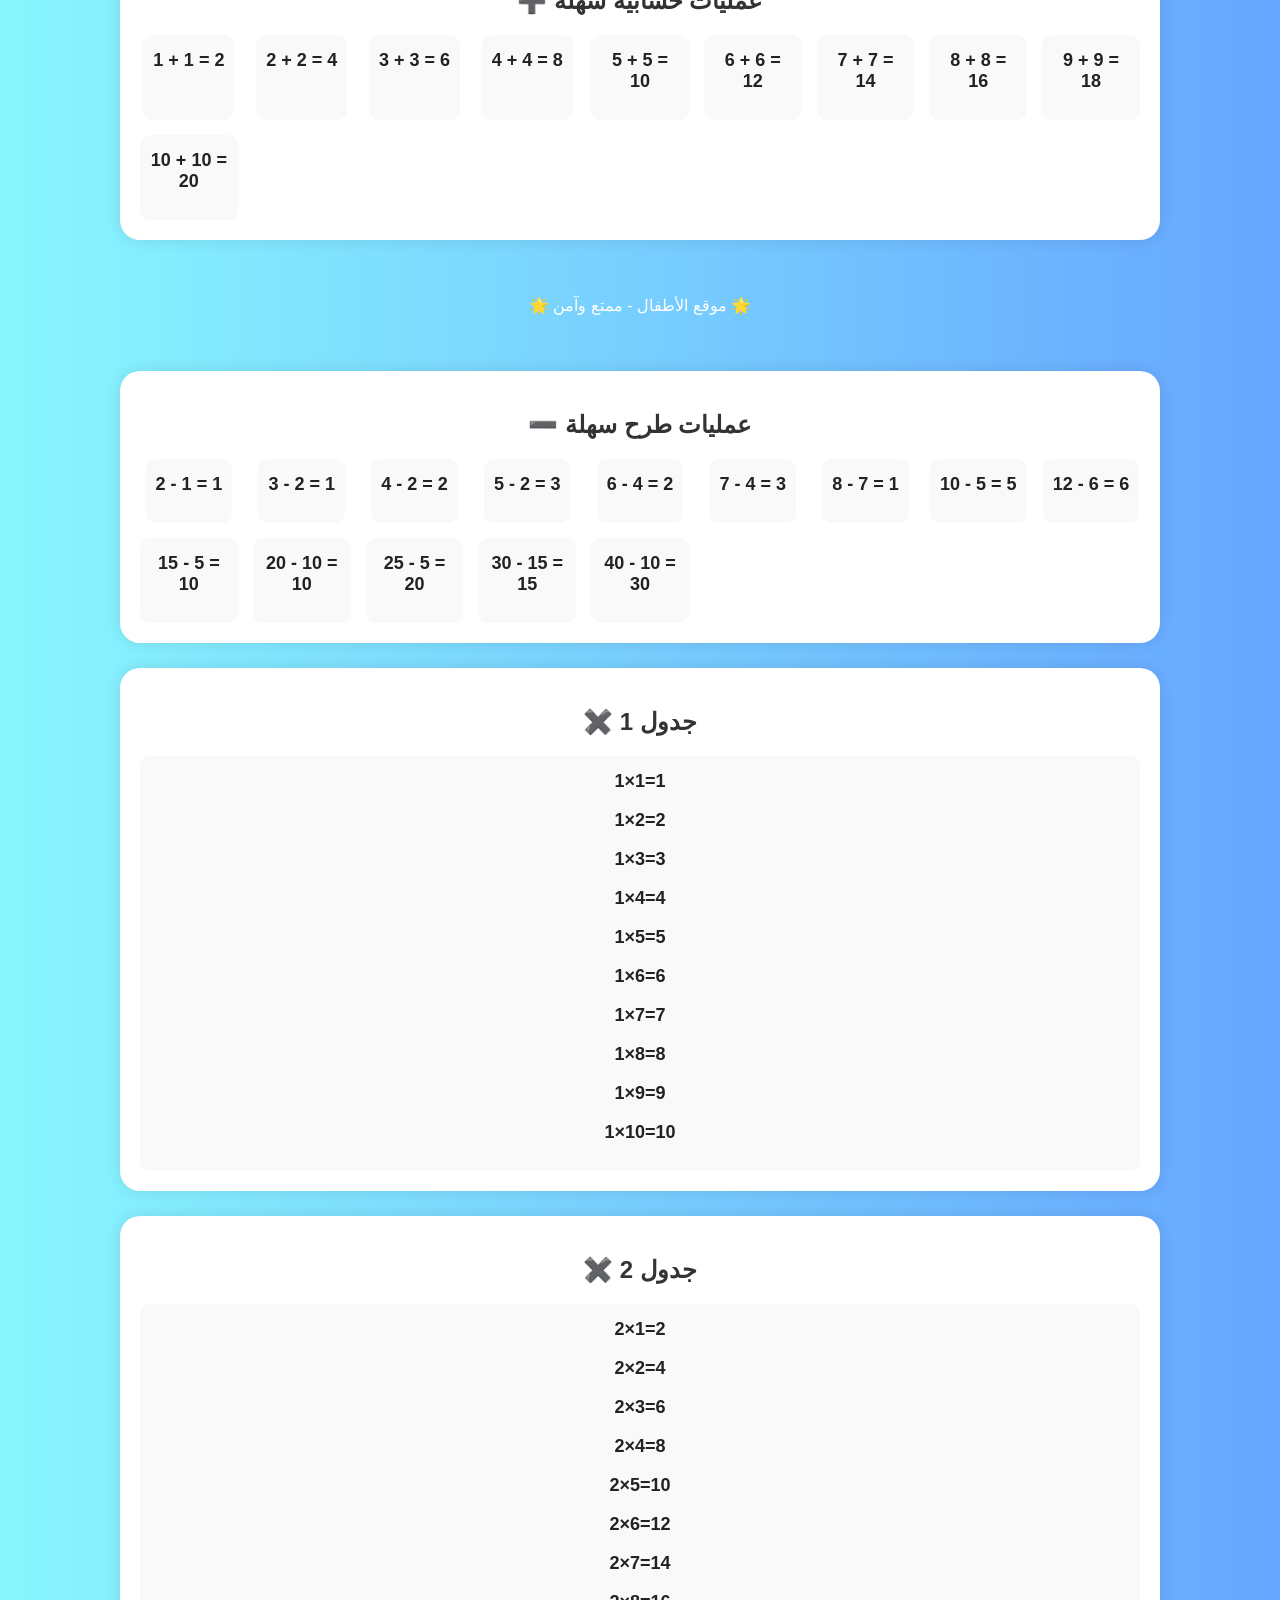
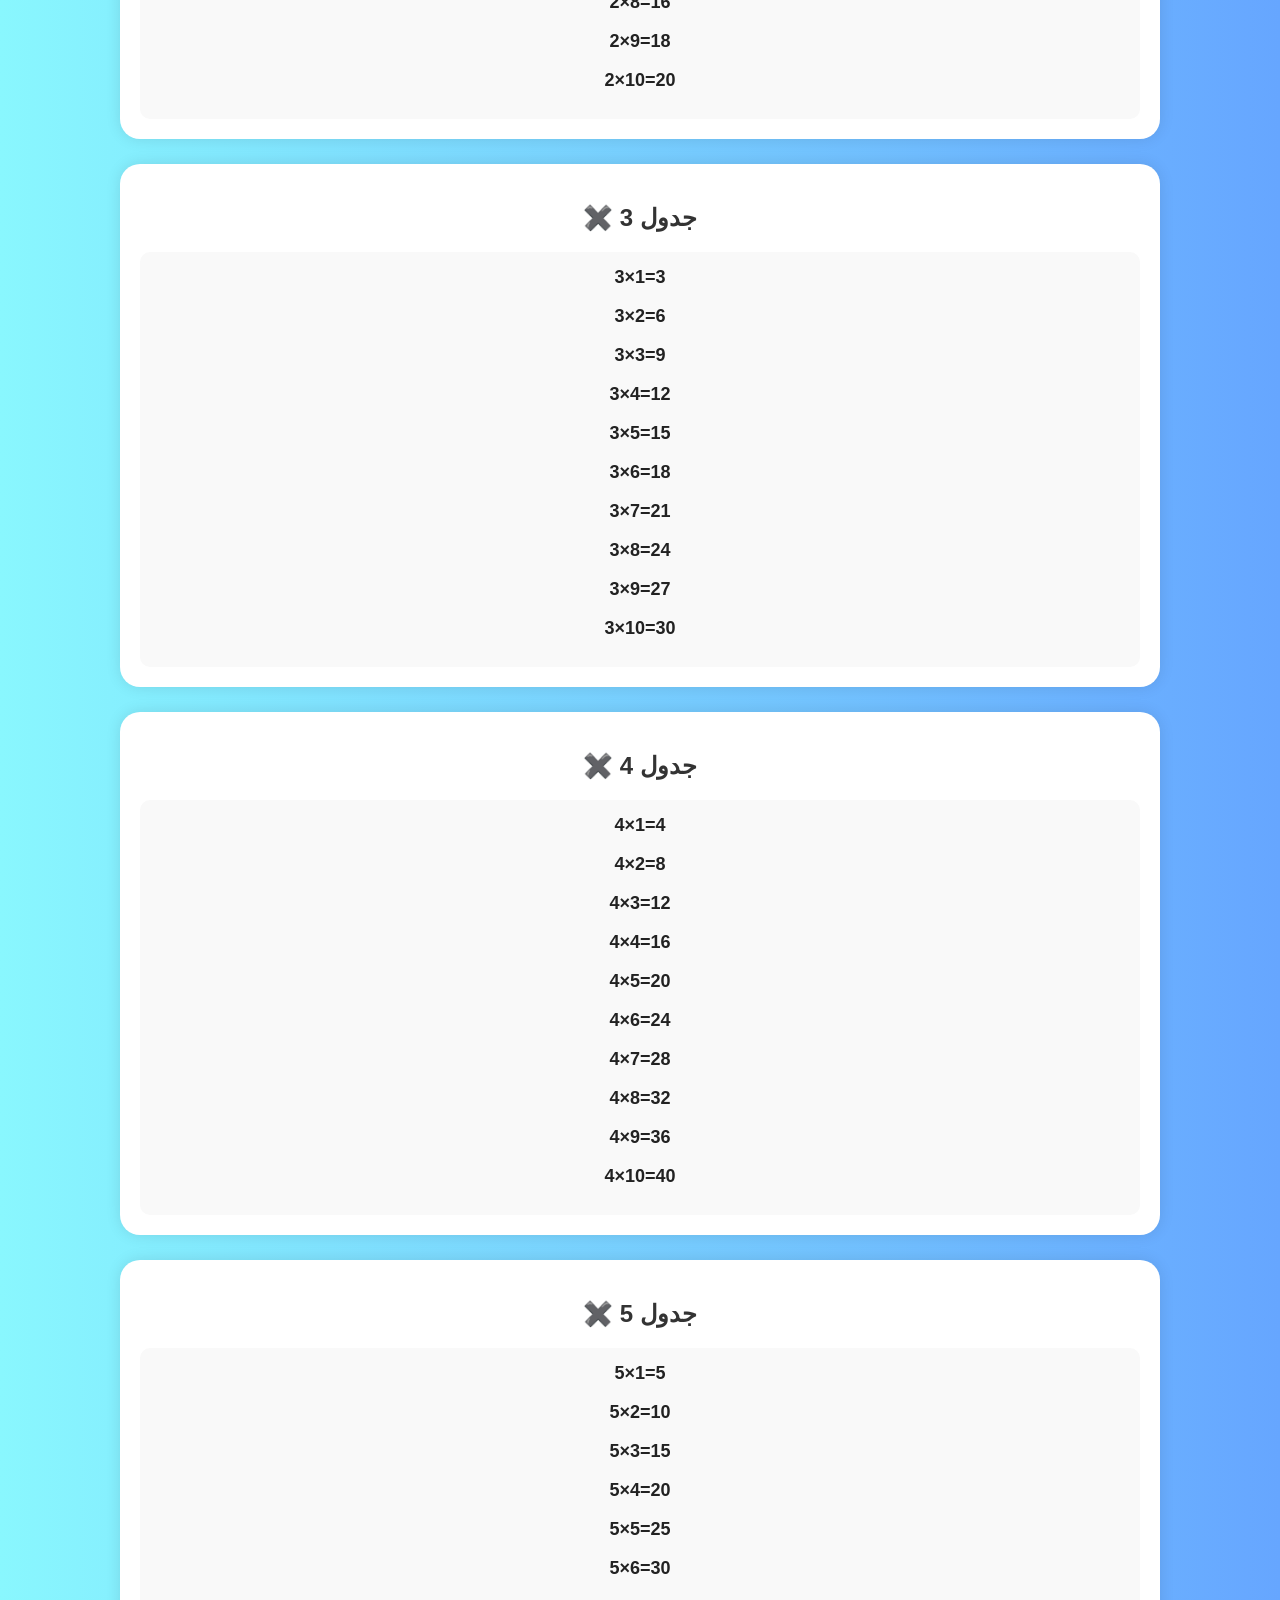
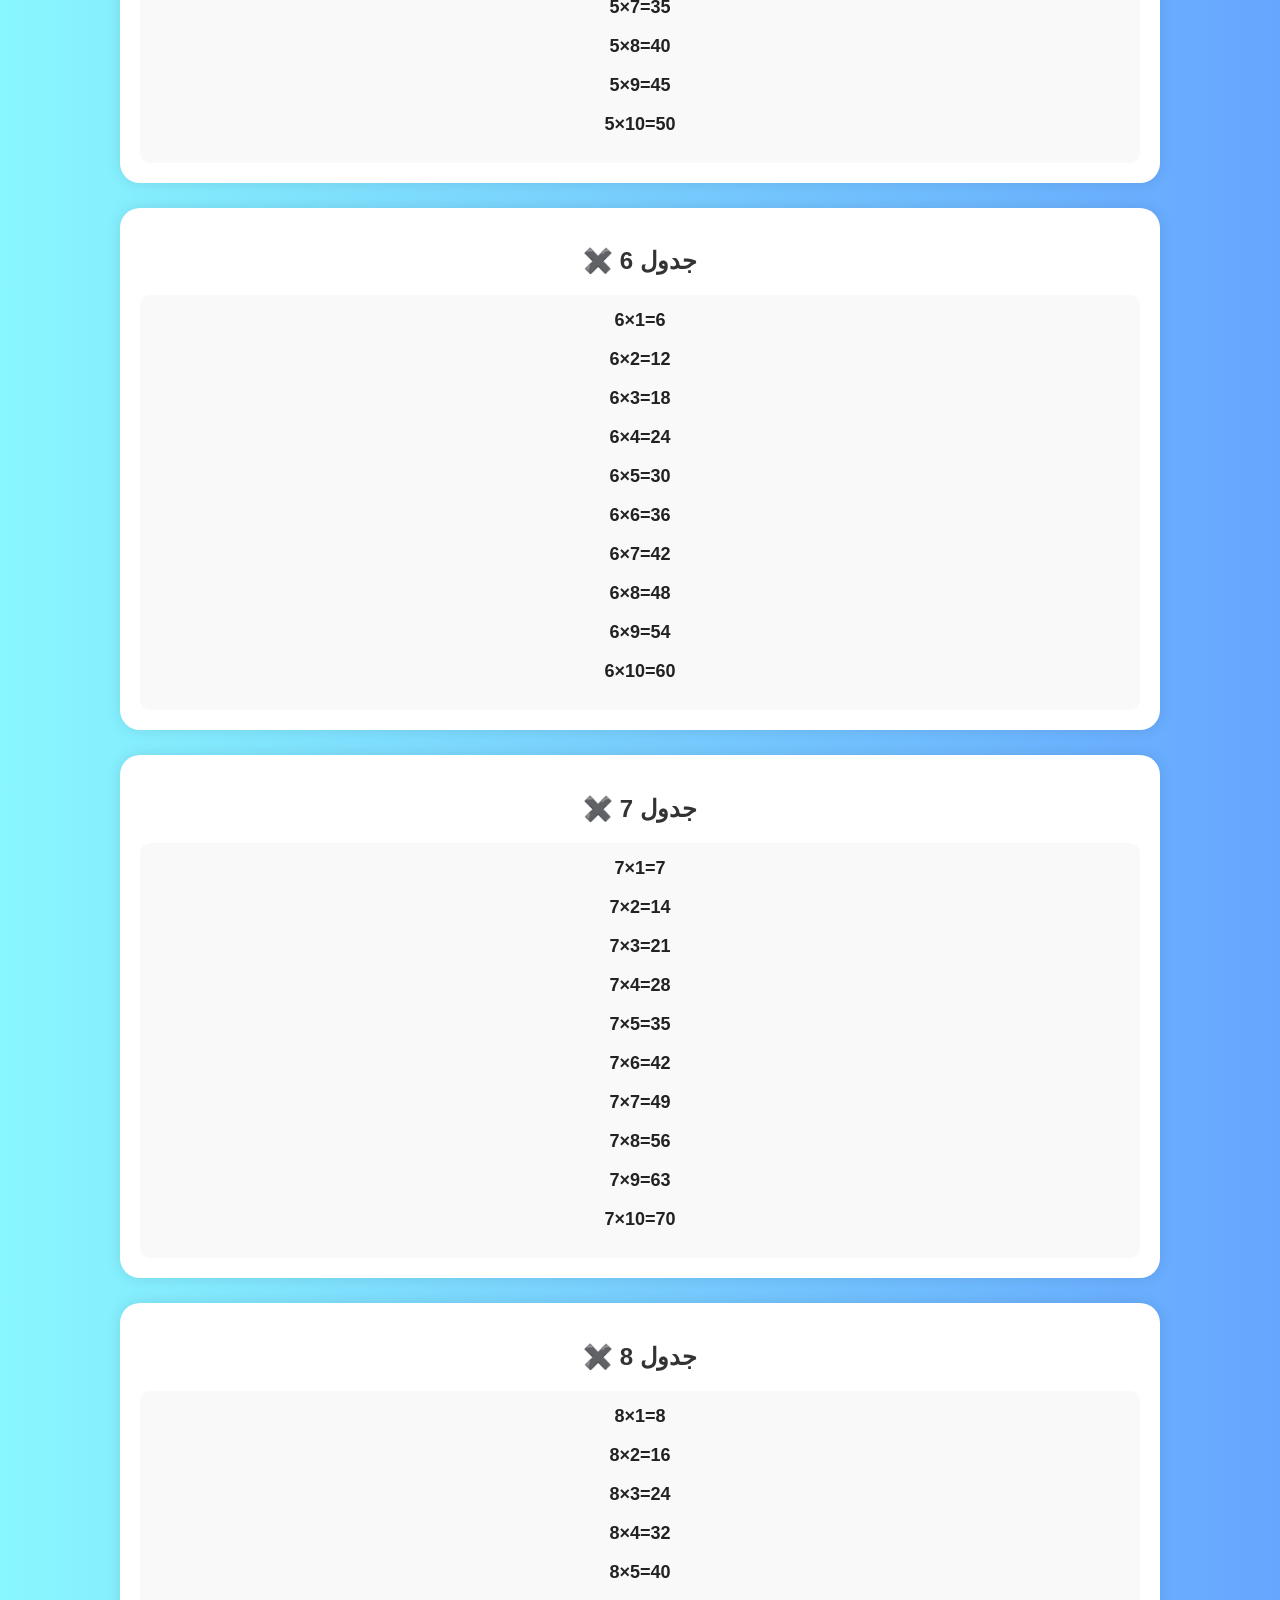
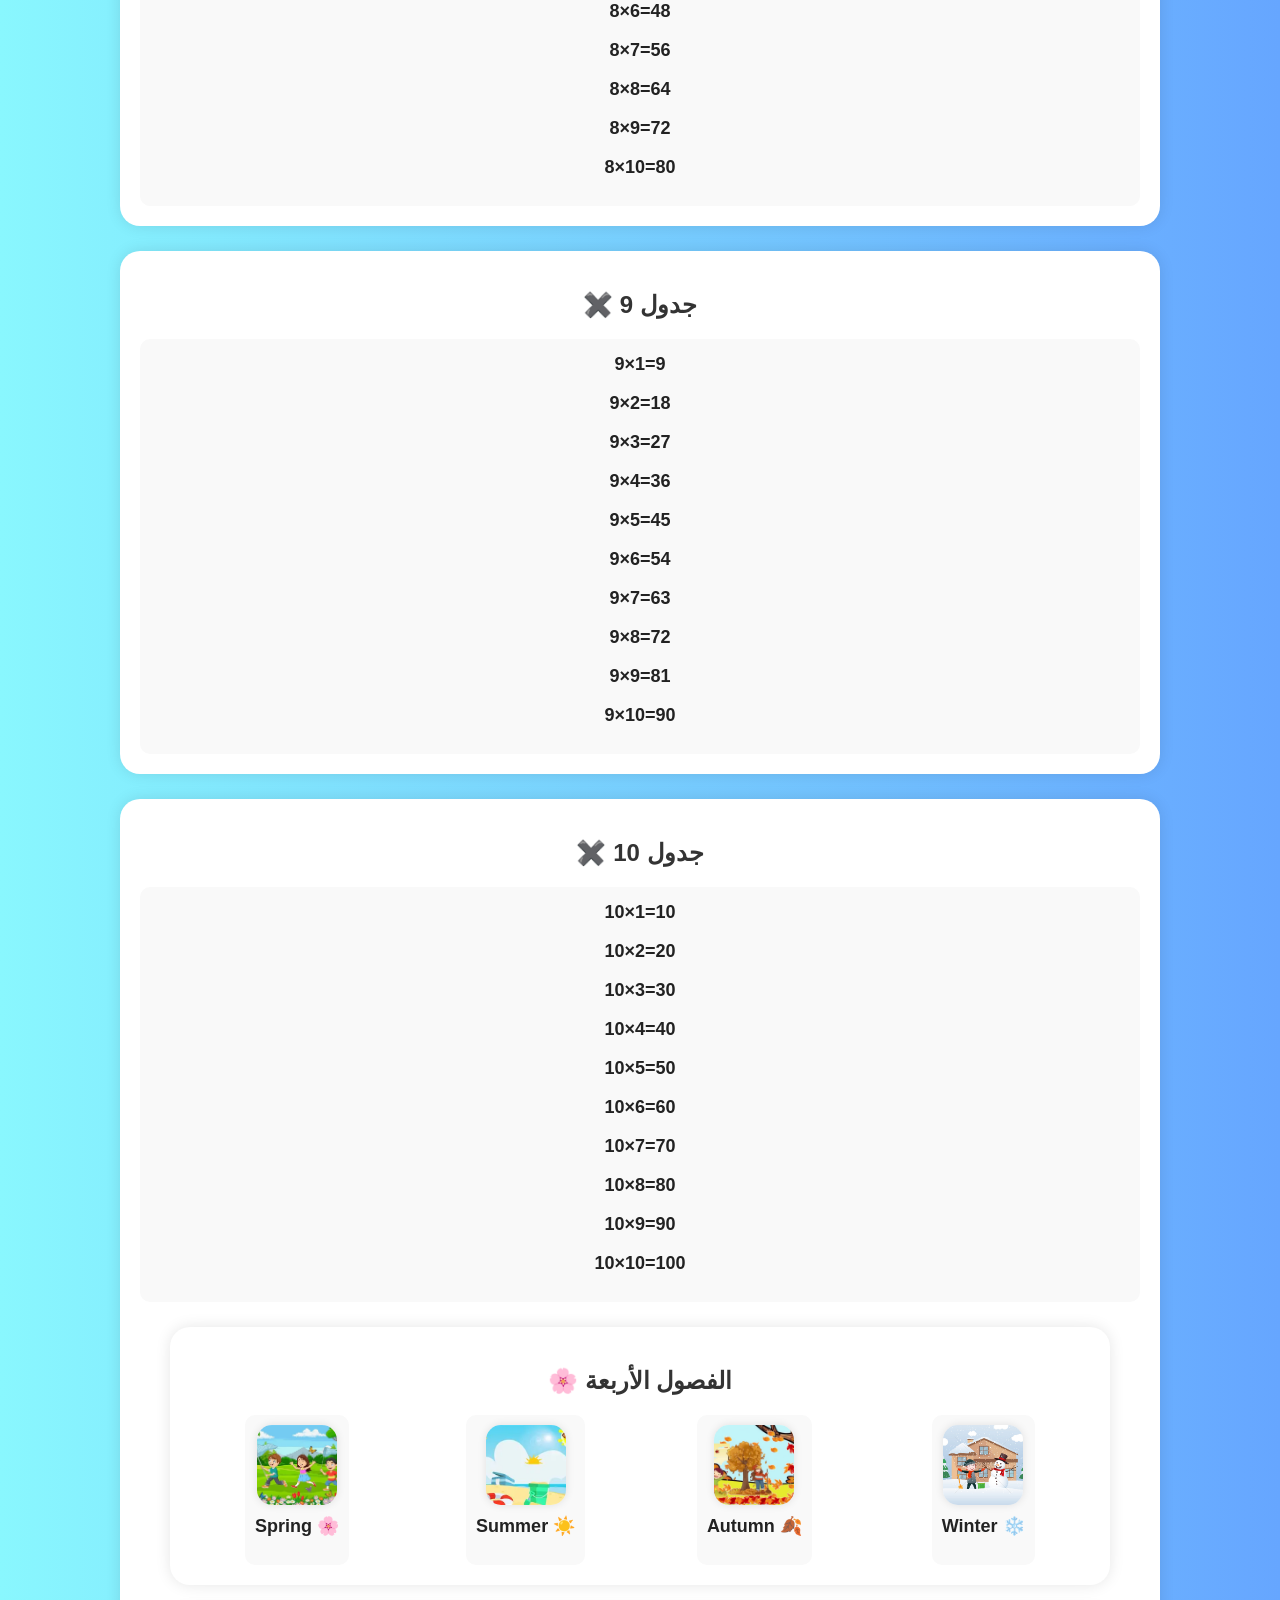
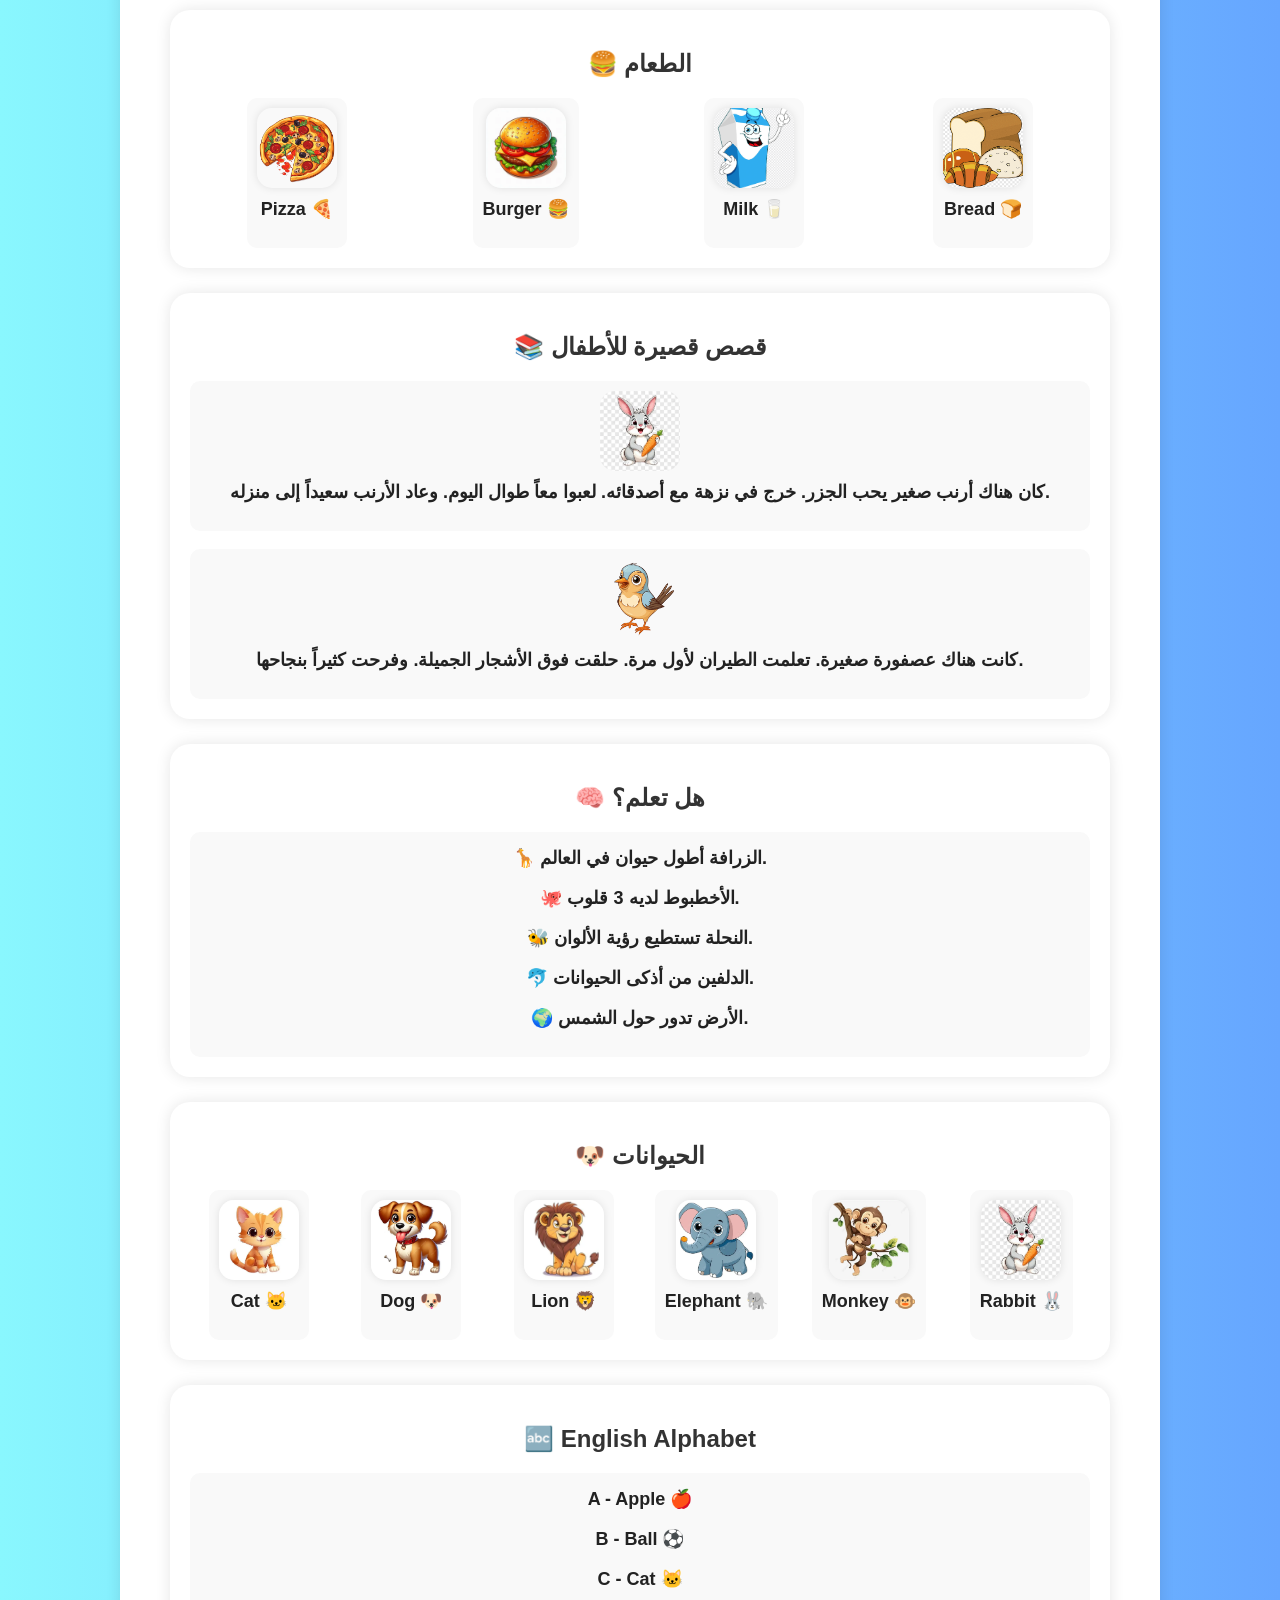
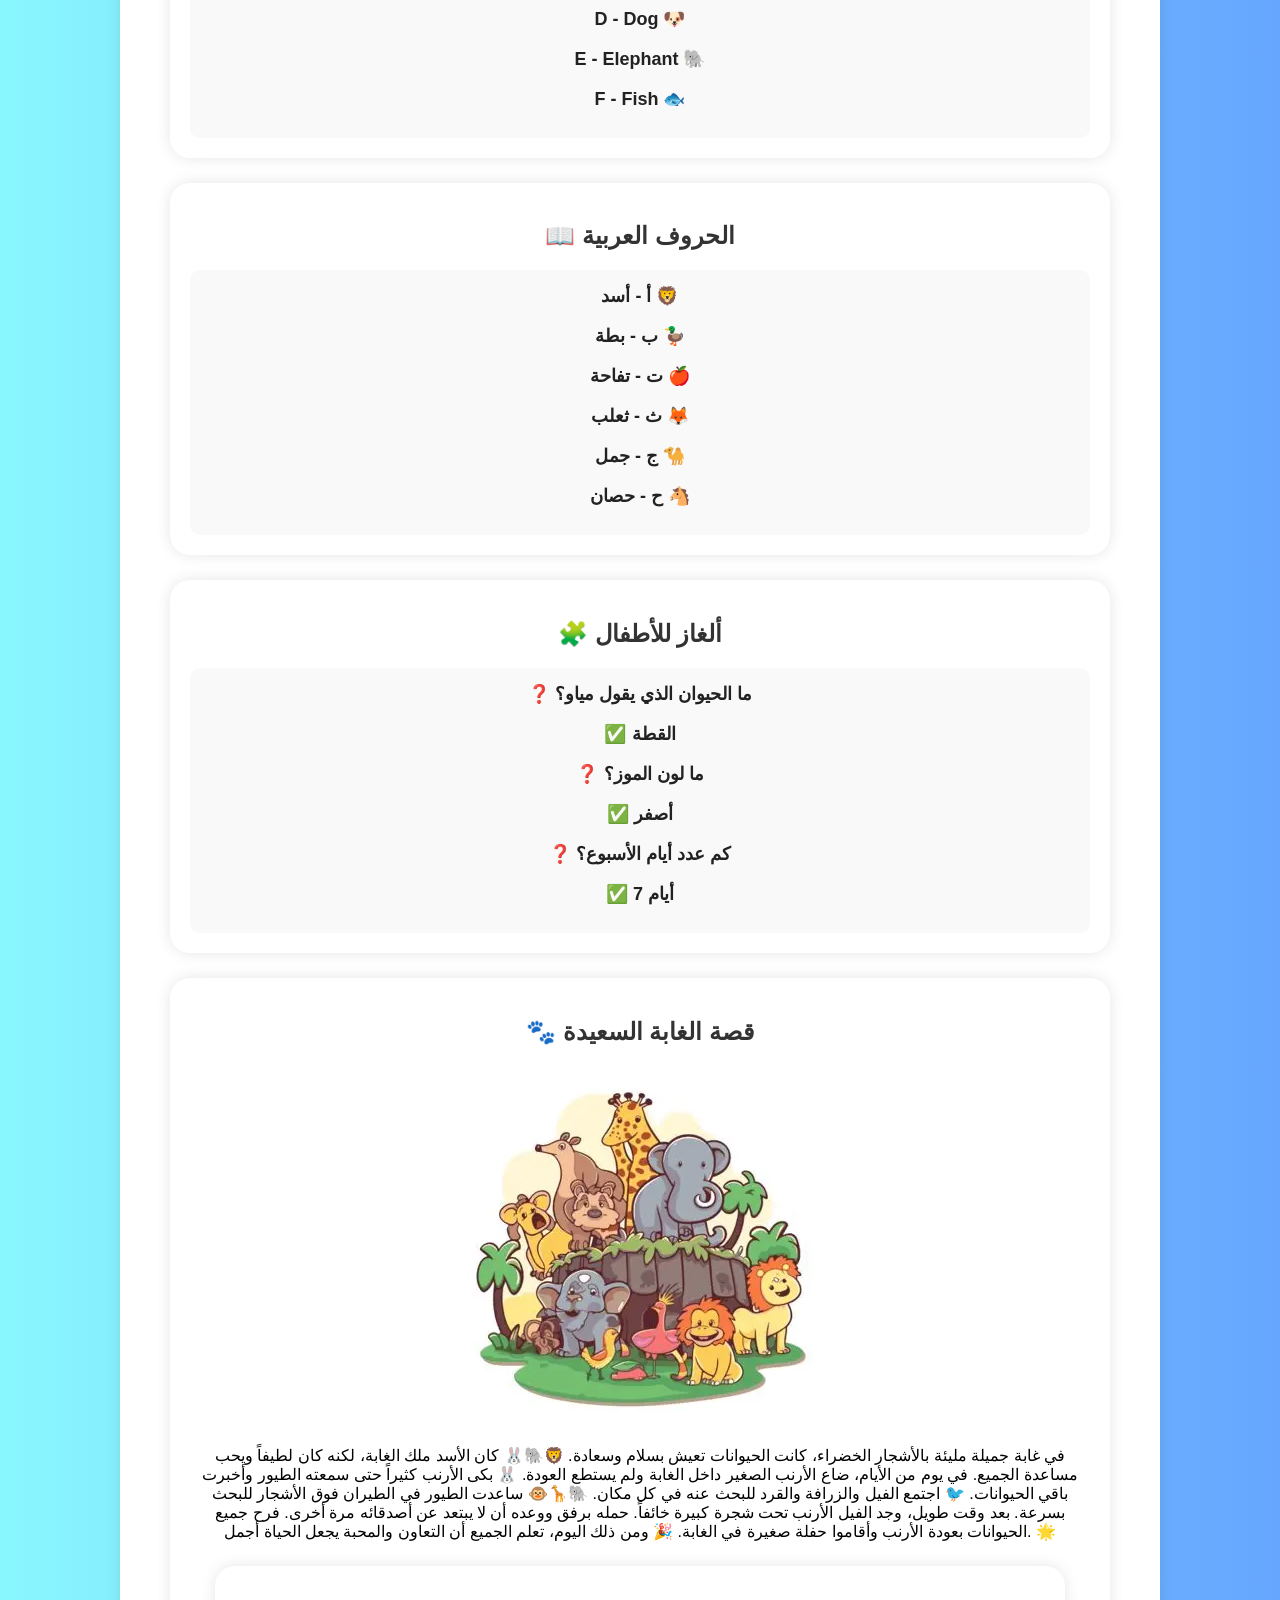
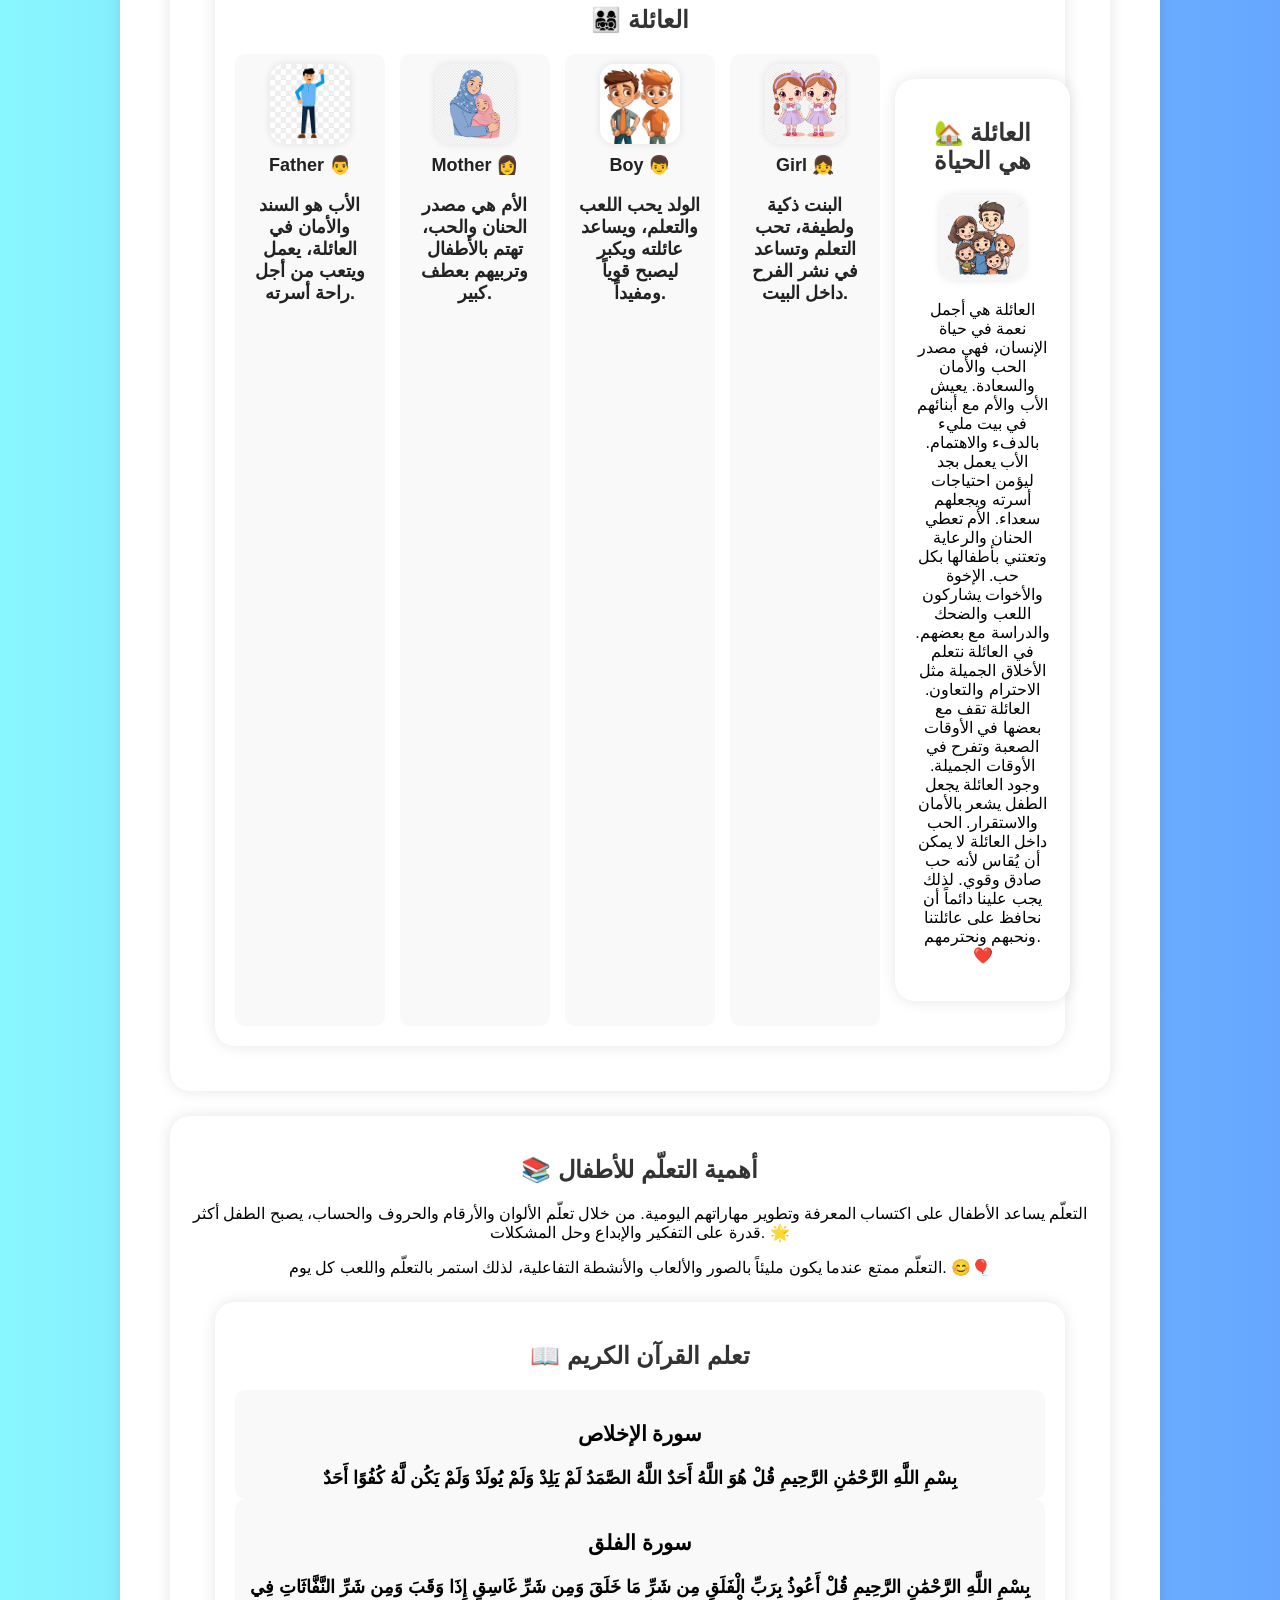
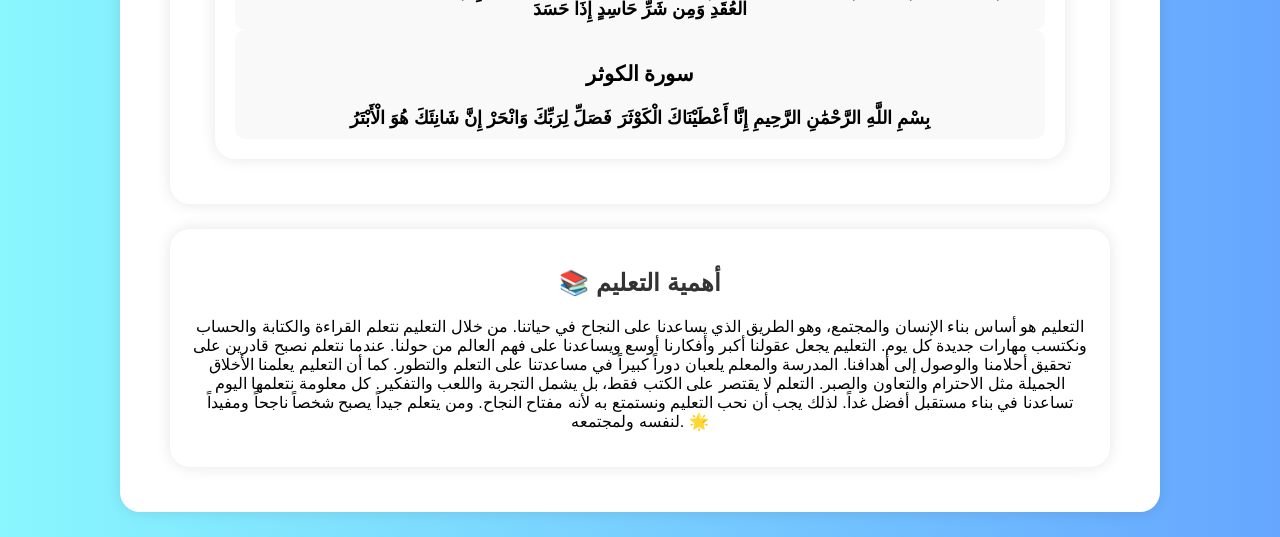
==== commit 173ada9f: "Add files via upload" ====
--- a/index.html
+++ b/index.html
@@ -5,7 +5,12 @@
   <title>🎈 Kids World</title>
   <link rel="stylesheet" href="style.css">
 </head>
-
+<head>
+  <meta charset="UTF-8">
+  <meta name="viewport" content="width=device-width, initial-scale=1.0">
+  <title>🎈 Kids World</title>
+  <link rel="stylesheet" href="style.css">
+</head>
 <body>
 
 <header>
--- a/style.css
+++ b/style.css
@@ -0,0 +1,193 @@
+body {
+  font-family: Arial;
+  margin: 0;
+  background: linear-gradient(to right, #89f7fe, #66a6ff);
+  text-align: center;
+}
+
+/* الهيدر */
+header {
+  padding: 20px;
+  color: white;
+}
+
+/* صندوق الأسئلة */
+.quiz {
+  background: white;
+  width: 350px;
+  margin: 20px auto;
+  padding: 20px;
+  border-radius: 20px;
+  box-shadow: 0 0 15px rgba(0,0,0,0.2);
+}
+
+/* الأزرار */
+button {
+  display: block;
+  width: 100%;
+  margin: 10px 0;
+  padding: 10px;
+  border: none;
+  border-radius: 10px;
+  background: #4facfe;
+  color: white;
+  font-size: 18px;
+  transition: 0.3s;
+}
+
+button:hover {
+  background: #00c6ff;
+  transform: scale(1.02);
+}
+
+/* كل الأقسام */
+section {
+  background: white;
+  margin: 25px auto;
+  padding: 20px;
+  border-radius: 20px;
+  width: 90%;
+  max-width: 1000px;
+  box-shadow: 0 0 15px rgba(0,0,0,0.1);
+}
+
+/* العناوين */
+section h2 {
+  margin-bottom: 20px;
+  color: #333;
+}
+
+/* شبكة الصور */
+.images {
+  display: grid;
+  grid-template-columns: repeat(auto-fit, minmax(90px, 1fr));
+  gap: 15px;
+  justify-items: center;
+}
+
+/* الصور */
+.images img {
+  width: 85px;
+  height: 85px;
+  border-radius: 15px;
+  object-fit: cover;
+  transition: 0.3s;
+  box-shadow: 0 0 8px rgba(0,0,0,0.1);
+}
+
+.images img:hover {
+  transform: scale(1.2);
+}
+
+/* العناصر (ألوان + فواكه + رياضيات) */
+.item {
+  text-align: center;
+}
+
+.item img {
+  width: 80px;
+  height: 80px;
+  border-radius: 15px;
+  object-fit: cover;
+}
+
+.item p {
+  margin-top: 5px;
+  font-weight: bold;
+  color: #222;
+}
+
+/* ⭐ النص داخل الرياضيات */
+.math .item {
+  background: #f9f9f9;
+  padding: 10px;
+  border-radius: 10px;
+  font-size: 18px;
+  font-weight: bold;
+}
+
+/* الأرقام */
+.num {
+  background: #f1f1f1;
+  width: 65px;
+  height: 65px;
+  line-height: 65px;
+  border-radius: 12px;
+  font-size: 20px;
+  font-weight: bold;
+  transition: 0.3s;
+}
+
+.num:hover {
+  background: #4facfe;
+  color: white;
+  transform: scale(1.1);
+}
+
+/* الألعاب */
+.extra .box {
+  background: #f9f9f9;
+  margin: 10px auto;
+  width: 250px;
+  padding: 15px;
+  border-radius: 15px;
+  font-size: 18px;
+  box-shadow: 0 0 10px rgba(0,0,0,0.1);
+  transition: 0.3s;
+}
+
+.extra .box:hover {
+  transform: scale(1.05);
+  background: #eef7ff;
+}
+
+/* الفوتر */
+footer {
+  padding: 15px;
+  color: white;
+  /* 🔥 تحسين الموبايل */
+@media (max-width: 768px) {
+
+  body {
+    font-size: 18px;
+  }
+
+  header h1 {
+    font-size: 26px;
+  }
+
+  header p {
+    font-size: 16px;
+  }
+
+  .quiz {
+    width: 90%;
+  }
+
+  section {
+    width: 95%;
+    padding: 15px;
+  }
+
+  button {
+    font-size: 20px;
+    padding: 15px;
+  }
+
+  .images img {
+    width: 70px;
+    height: 70px;
+  }
+
+  .num {
+    width: 55px;
+    height: 55px;
+    line-height: 55px;
+    font-size: 18px;
+  }
+
+  .item p {
+    font-size: 16px;
+  }
+}
+}
--- a/style.css
+++ b/style.css
@@ -0,0 +1,193 @@
+body {
+  font-family: Arial;
+  margin: 0;
+  background: linear-gradient(to right, #89f7fe, #66a6ff);
+  text-align: center;
+}
+
+/* الهيدر */
+header {
+  padding: 20px;
+  color: white;
+}
+
+/* صندوق الأسئلة */
+.quiz {
+  background: white;
+  width: 350px;
+  margin: 20px auto;
+  padding: 20px;
+  border-radius: 20px;
+  box-shadow: 0 0 15px rgba(0,0,0,0.2);
+}
+
+/* الأزرار */
+button {
+  display: block;
+  width: 100%;
+  margin: 10px 0;
+  padding: 10px;
+  border: none;
+  border-radius: 10px;
+  background: #4facfe;
+  color: white;
+  font-size: 18px;
+  transition: 0.3s;
+}
+
+button:hover {
+  background: #00c6ff;
+  transform: scale(1.02);
+}
+
+/* كل الأقسام */
+section {
+  background: white;
+  margin: 25px auto;
+  padding: 20px;
+  border-radius: 20px;
+  width: 90%;
+  max-width: 1000px;
+  box-shadow: 0 0 15px rgba(0,0,0,0.1);
+}
+
+/* العناوين */
+section h2 {
+  margin-bottom: 20px;
+  color: #333;
+}
+
+/* شبكة الصور */
+.images {
+  display: grid;
+  grid-template-columns: repeat(auto-fit, minmax(90px, 1fr));
+  gap: 15px;
+  justify-items: center;
+}
+
+/* الصور */
+.images img {
+  width: 85px;
+  height: 85px;
+  border-radius: 15px;
+  object-fit: cover;
+  transition: 0.3s;
+  box-shadow: 0 0 8px rgba(0,0,0,0.1);
+}
+
+.images img:hover {
+  transform: scale(1.2);
+}
+
+/* العناصر (ألوان + فواكه + رياضيات) */
+.item {
+  text-align: center;
+}
+
+.item img {
+  width: 80px;
+  height: 80px;
+  border-radius: 15px;
+  object-fit: cover;
+}
+
+.item p {
+  margin-top: 5px;
+  font-weight: bold;
+  color: #222;
+}
+
+/* ⭐ النص داخل الرياضيات */
+.math .item {
+  background: #f9f9f9;
+  padding: 10px;
+  border-radius: 10px;
+  font-size: 18px;
+  font-weight: bold;
+}
+
+/* الأرقام */
+.num {
+  background: #f1f1f1;
+  width: 65px;
+  height: 65px;
+  line-height: 65px;
+  border-radius: 12px;
+  font-size: 20px;
+  font-weight: bold;
+  transition: 0.3s;
+}
+
+.num:hover {
+  background: #4facfe;
+  color: white;
+  transform: scale(1.1);
+}
+
+/* الألعاب */
+.extra .box {
+  background: #f9f9f9;
+  margin: 10px auto;
+  width: 250px;
+  padding: 15px;
+  border-radius: 15px;
+  font-size: 18px;
+  box-shadow: 0 0 10px rgba(0,0,0,0.1);
+  transition: 0.3s;
+}
+
+.extra .box:hover {
+  transform: scale(1.05);
+  background: #eef7ff;
+}
+
+/* الفوتر */
+footer {
+  padding: 15px;
+  color: white;
+  /* 🔥 تحسين الموبايل */
+@media (max-width: 768px) {
+
+  body {
+    font-size: 18px;
+  }
+
+  header h1 {
+    font-size: 26px;
+  }
+
+  header p {
+    font-size: 16px;
+  }
+
+  .quiz {
+    width: 90%;
+  }
+
+  section {
+    width: 95%;
+    padding: 15px;
+  }
+
+  button {
+    font-size: 20px;
+    padding: 15px;
+  }
+
+  .images img {
+    width: 70px;
+    height: 70px;
+  }
+
+  .num {
+    width: 55px;
+    height: 55px;
+    line-height: 55px;
+    font-size: 18px;
+  }
+
+  .item p {
+    font-size: 16px;
+  }
+}
+}
